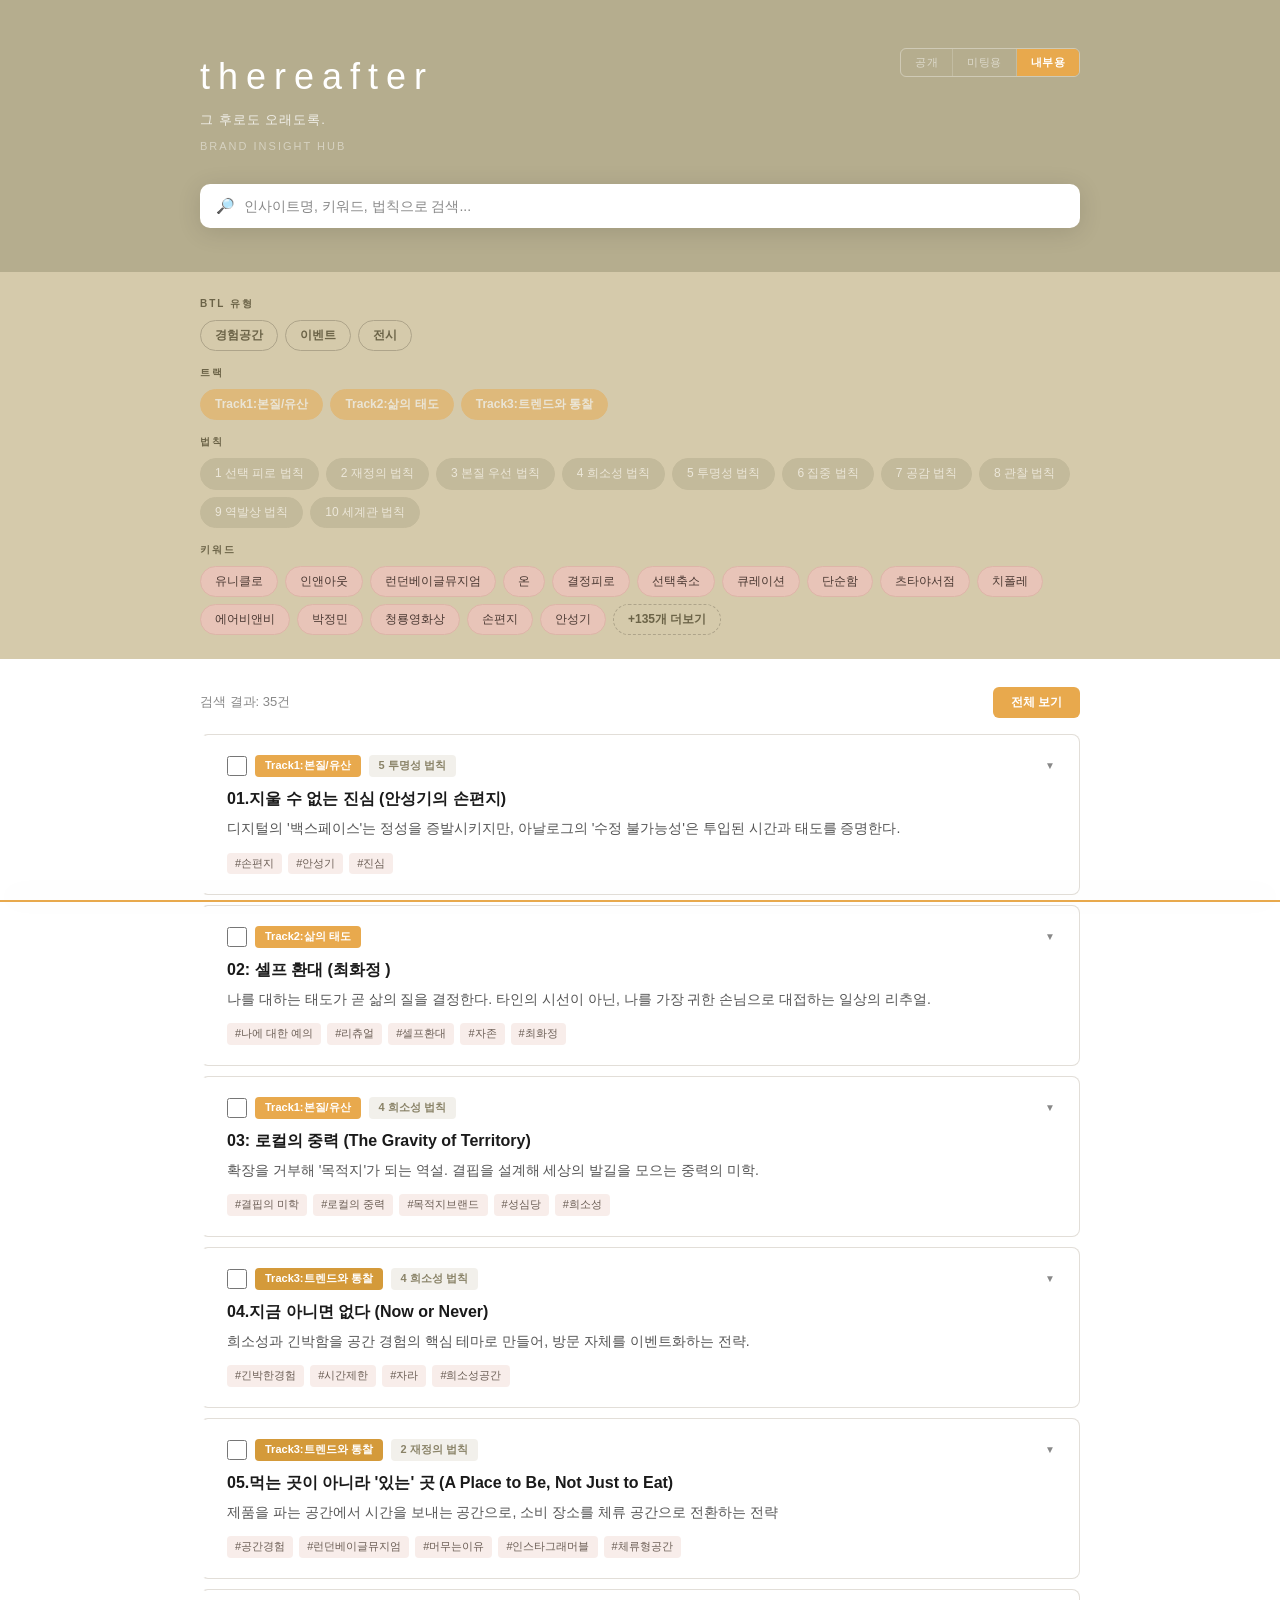
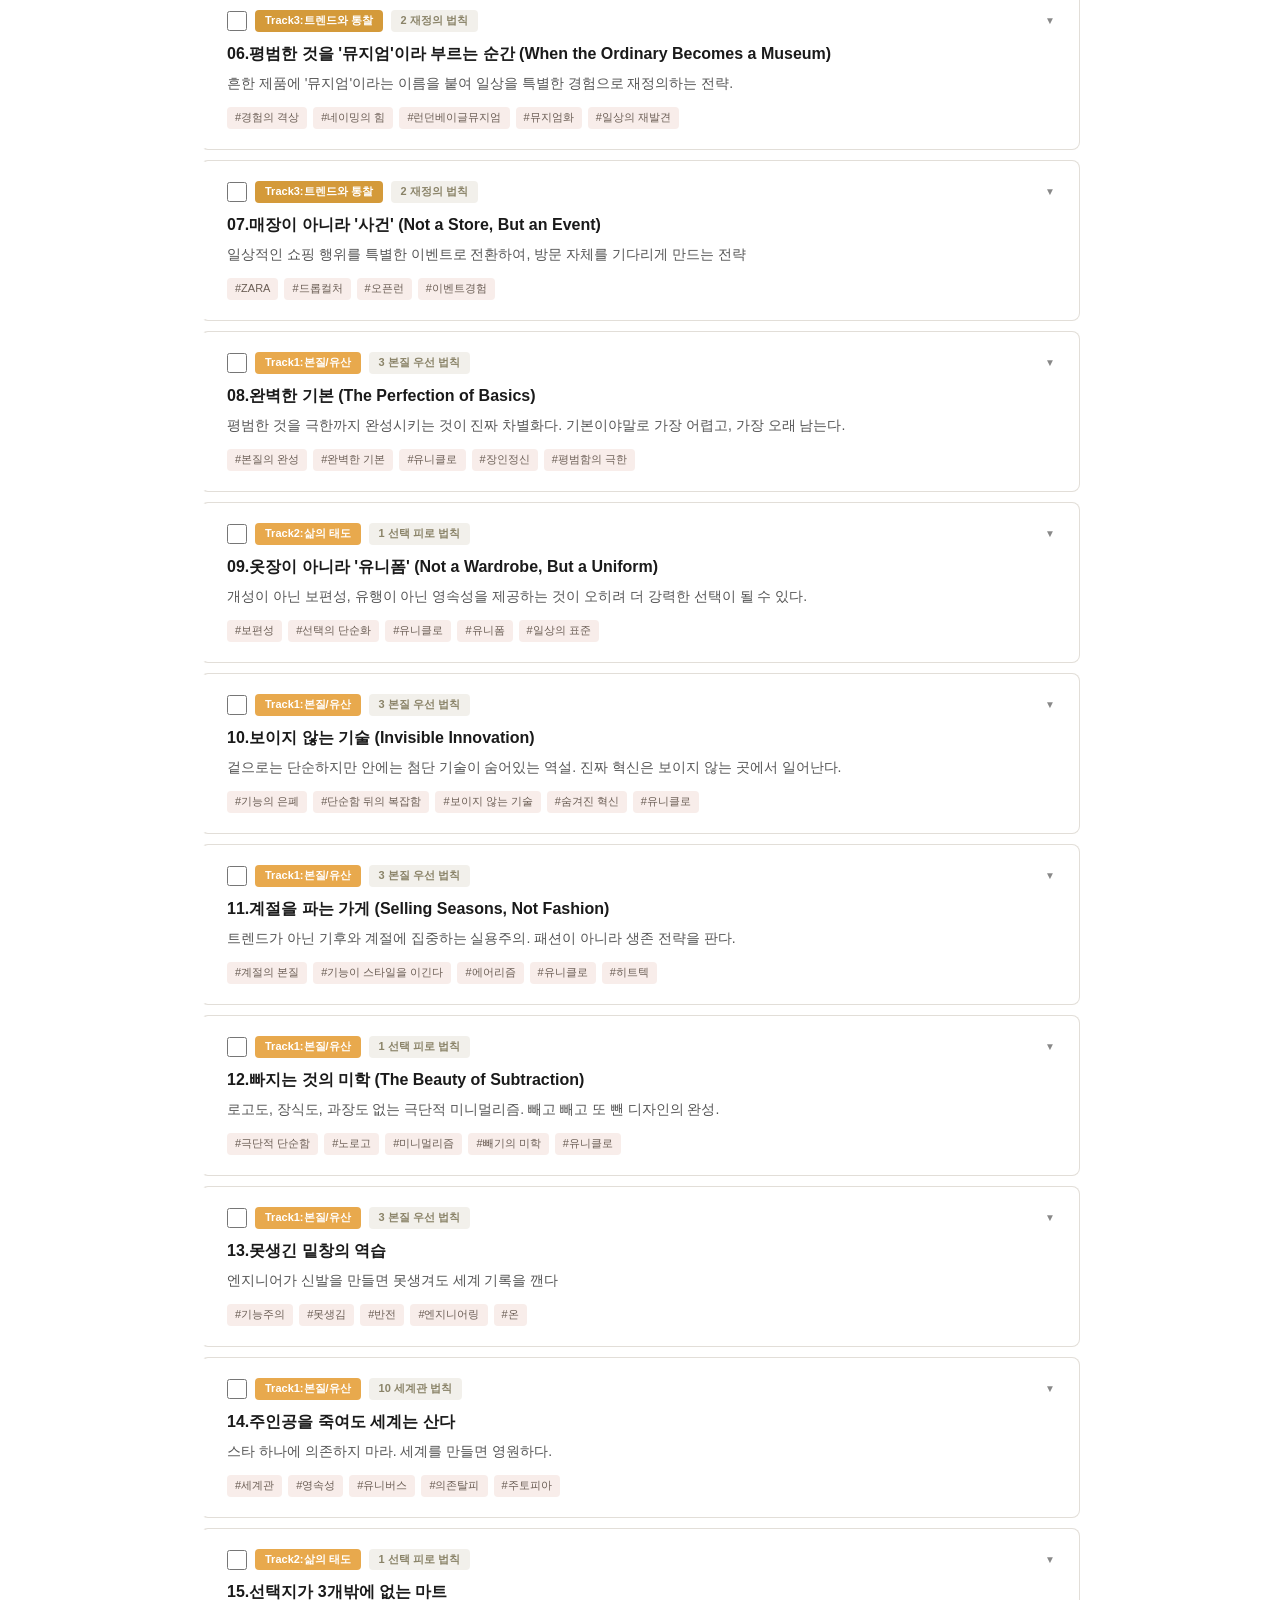
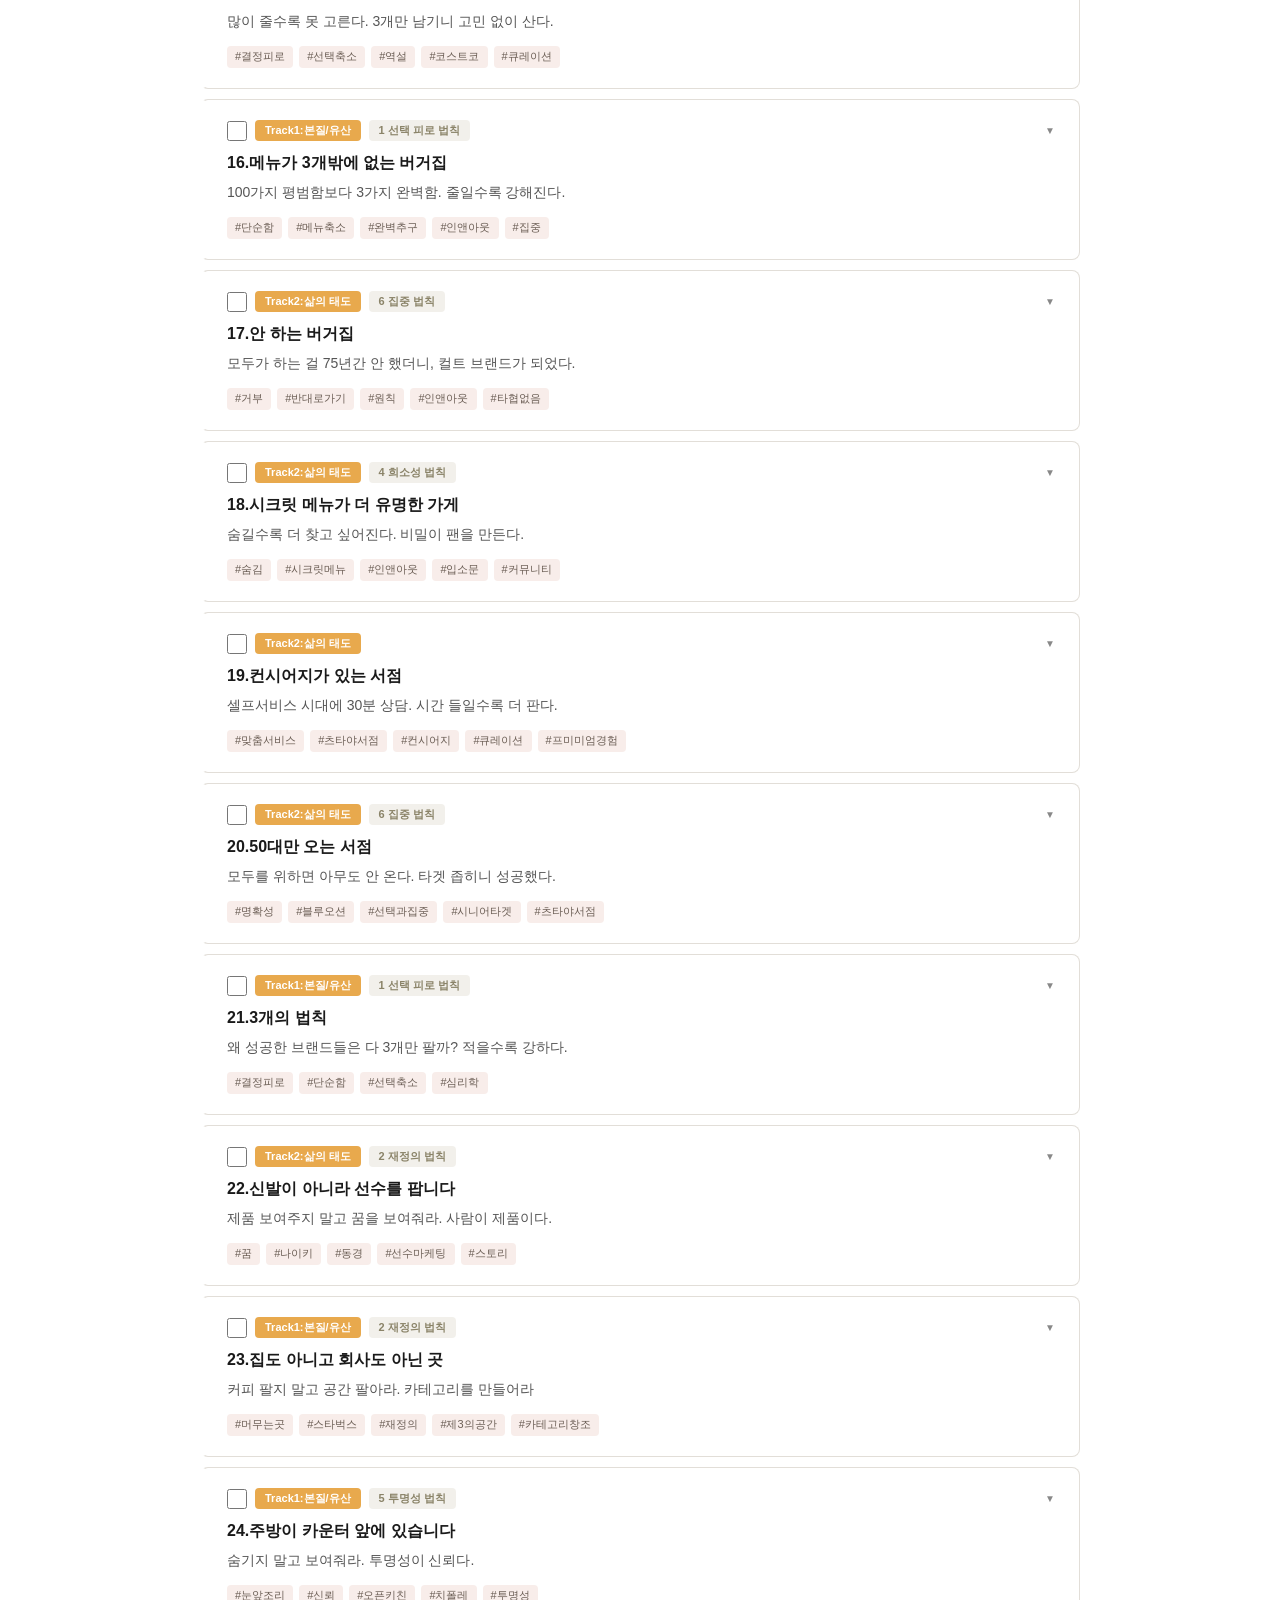
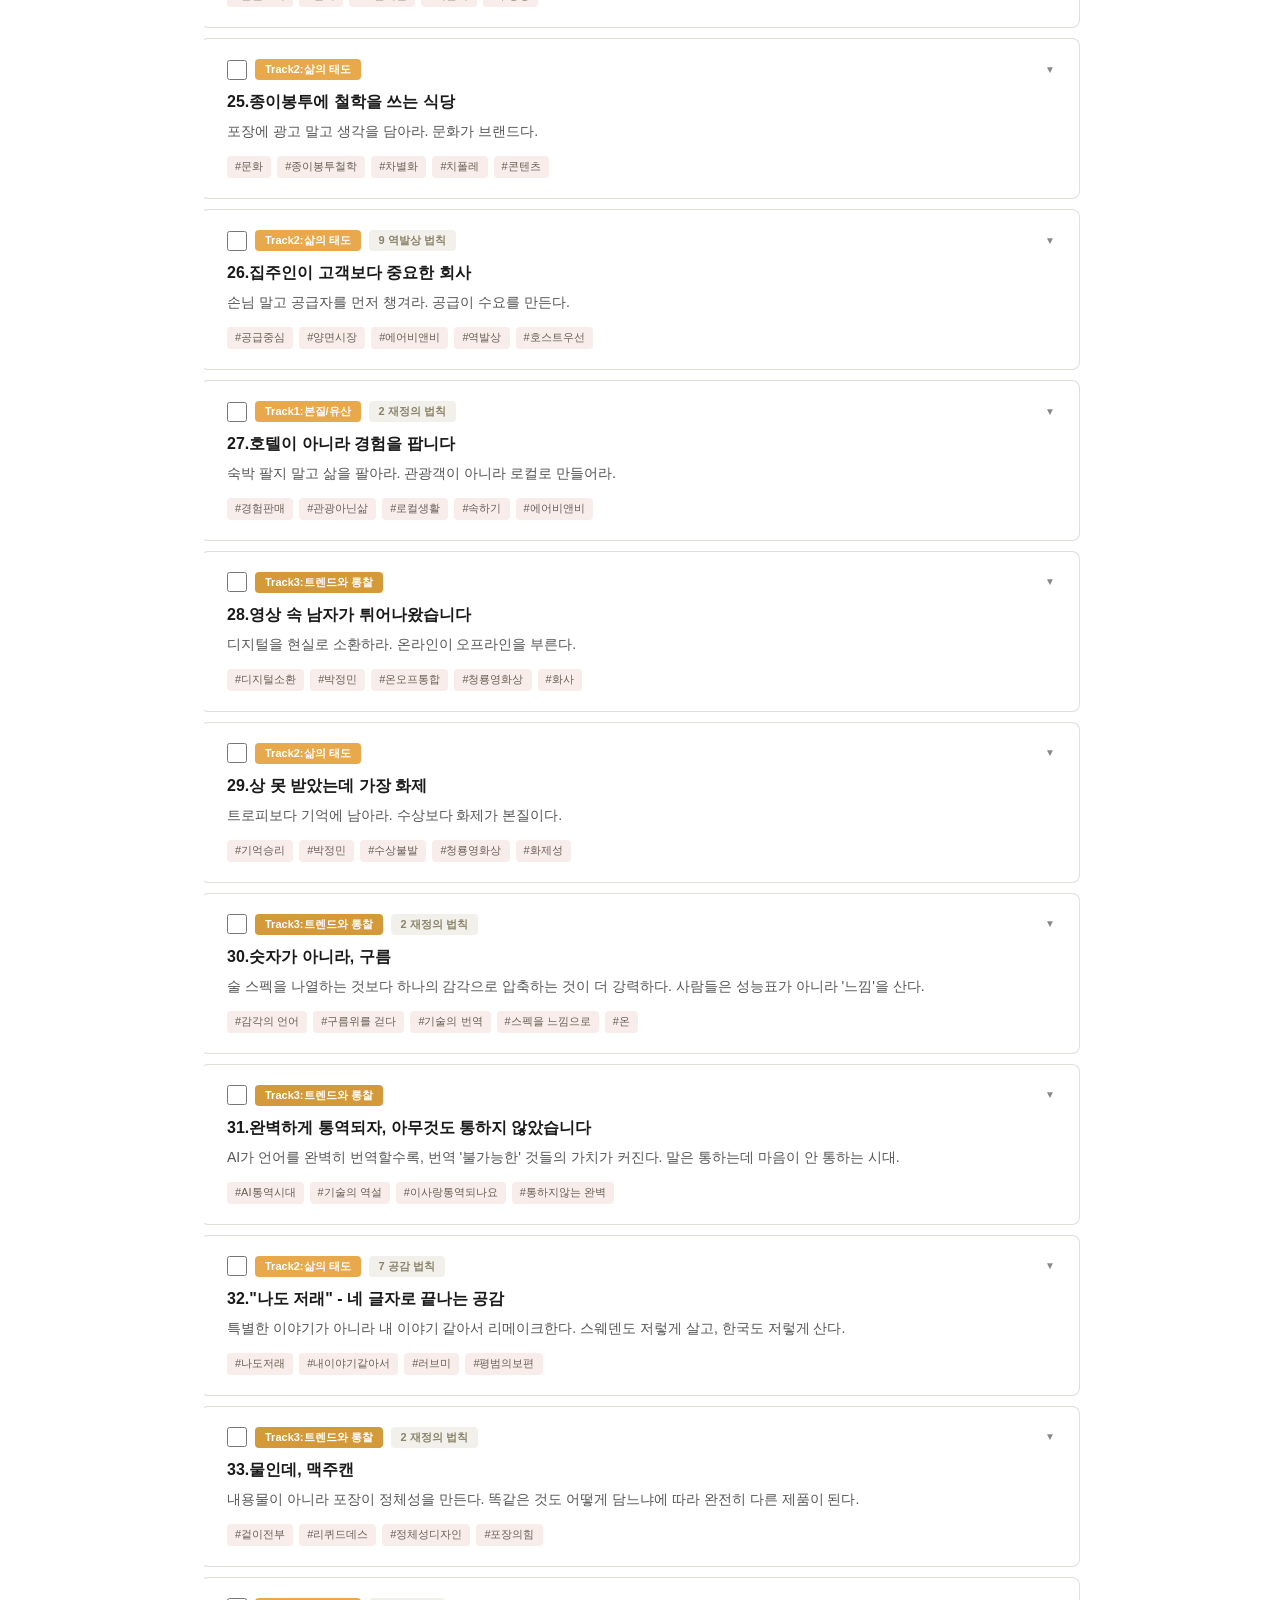
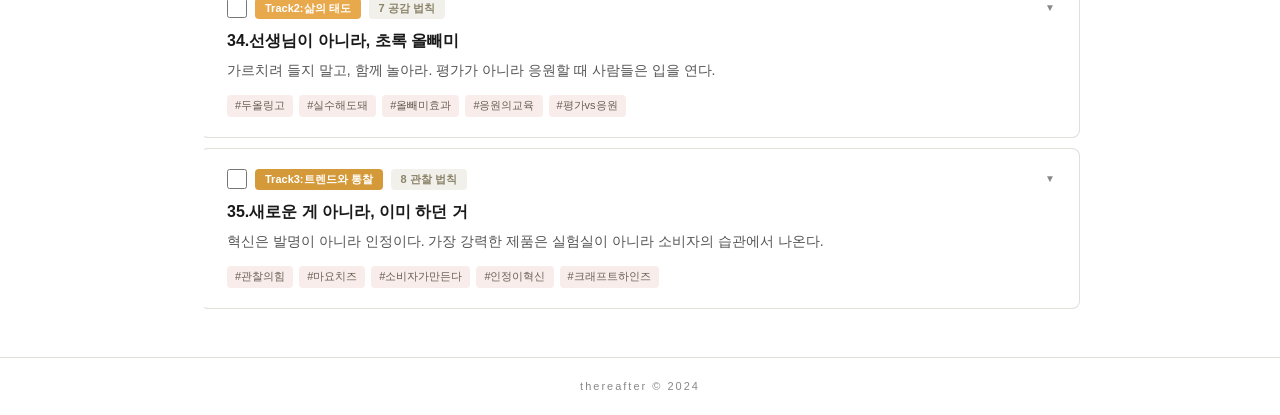
==== index.html @ 7b69746b "feat: BTL 실행 레이어 추가 Co-Authored-By: Claude Opus 4.6 <noreply@anthropic.com>" ====
<!DOCTYPE html>
<html lang="ko">
<head>
  <meta charset="UTF-8">
  <meta name="viewport" content="width=device-width, initial-scale=1.0">
  <title>thereafter - Brand Insight Hub</title>
  <link rel="stylesheet" href="style.css">
</head>
<body>

  <header class="hero">
    <div class="hero-inner">
      <div class="hero-top">
        <div class="brand">
          <h1 class="logo">thereafter</h1>
          <p class="slogan">그 후로도 오래도록.</p>
        </div>
        <div class="view-mode" id="view-mode">
          <button class="mode-btn" data-mode="public">공개</button>
          <button class="mode-btn" data-mode="meeting">미팅용</button>
          <button class="mode-btn active" data-mode="internal">내부용</button>
        </div>
      </div>
      <p class="subtitle">Brand Insight Hub</p>
      <div class="search-box">
        <span class="search-icon">&#128270;</span>
        <input type="text" id="search-input" placeholder="인사이트명, 키워드, 법칙으로 검색...">
      </div>
    </div>
  </header>

  <section class="filter-bar">
    <div class="filter-inner">
      <div class="filter-group">
        <h3>BTL 유형</h3>
        <div class="filter-tags" id="btl-tags"></div>
      </div>
      <div class="filter-group">
        <h3>트랙</h3>
        <div class="filter-tags" id="track-tags"></div>
      </div>
      <div class="filter-group">
        <h3>법칙</h3>
        <div class="filter-tags" id="law-tags"></div>
      </div>
      <div class="filter-group">
        <h3>키워드</h3>
        <div class="filter-tags" id="keyword-tags"></div>
      </div>
    </div>
  </section>

  <main class="content">
    <div class="content-inner">
      <div class="controls">
        <span class="result-count">검색 결과: <span id="result-count">0건</span></span>
        <button class="reset-btn" id="reset-btn">전체 보기</button>
      </div>
      <div class="insight-list" id="insight-list"></div>
    </div>
  </main>

  <footer>
    <p>thereafter &copy; 2024</p>
  </footer>

  <div class="combo-panel" id="combo-panel"></div>

  <script src="app.js"></script>
</body>
</html>
---- style.css ----
/* === thereafter — 4-Color Palette === */
:root {
  --olive: #B5AD8E;
  --pink: #E8C4B8;
  --beige: #D5CAAB;
  --orange: #E8A94D;
  --dark: #1A1A1A;
  --text: #333333;
  --sub: #555555;
  --muted: #888888;
  --border: #E2DED8;
  --w: 880px;
}

* { margin: 0; padding: 0; box-sizing: border-box; }

body {
  font-family: -apple-system, BlinkMacSystemFont, 'Segoe UI', 'Noto Sans KR', sans-serif;
  background: #fff;
  color: var(--text);
  line-height: 1.6;
  -webkit-font-smoothing: antialiased;
}

/* ================================================
   HERO — olive
   ================================================ */
.hero {
  background: var(--olive);
  padding: 48px 24px 44px;
}

.hero-inner {
  max-width: var(--w);
  margin: 0 auto;
}

.hero-top {
  display: flex;
  justify-content: space-between;
  align-items: flex-start;
  gap: 16px;
  margin-bottom: 2px;
}

.logo {
  font-size: 36px;
  font-weight: 300;
  letter-spacing: 8px;
  color: #fff;
  text-transform: lowercase;
}

.slogan {
  font-size: 13px;
  color: rgba(255,255,255,0.8);
  letter-spacing: 1px;
  margin-top: 4px;
}

.subtitle {
  font-size: 11px;
  color: rgba(255,255,255,0.45);
  letter-spacing: 2px;
  text-transform: uppercase;
  margin-top: 8px;
  margin-bottom: 28px;
}

/* Mode */
.view-mode {
  display: flex;
  border: 1px solid rgba(255,255,255,0.35);
  border-radius: 6px;
  overflow: hidden;
  flex-shrink: 0;
}

.mode-btn {
  padding: 6px 14px;
  font-size: 11px;
  font-weight: 500;
  letter-spacing: 0.5px;
  border: none;
  background: transparent;
  color: rgba(255,255,255,0.55);
  cursor: pointer;
  transition: all 0.2s;
  border-right: 1px solid rgba(255,255,255,0.18);
}

.mode-btn:last-child { border-right: none; }

.mode-btn:hover {
  color: #fff;
  background: rgba(255,255,255,0.1);
}

.mode-btn.active {
  background: var(--orange);
  color: #fff;
  font-weight: 600;
}

/* Search */
.search-box { position: relative; }

.search-box input {
  width: 100%;
  padding: 14px 16px 14px 44px;
  font-size: 14px;
  border: none;
  border-radius: 10px;
  background: #fff;
  color: var(--text);
  outline: none;
  box-shadow: 0 4px 24px rgba(0,0,0,0.12);
}

.search-box input::placeholder { color: var(--muted); }

.search-box .search-icon {
  position: absolute;
  left: 16px;
  top: 50%;
  transform: translateY(-50%);
  font-size: 15px;
  color: var(--muted);
  pointer-events: none;
}

/* ================================================
   FILTER BAR — beige
   ================================================ */
.filter-bar {
  background: var(--beige);
  padding: 24px 24px;
}

.filter-inner {
  max-width: var(--w);
  margin: 0 auto;
  display: flex;
  flex-direction: column;
  gap: 14px;
}

.filter-group h3 {
  font-size: 10px;
  font-weight: 700;
  color: #6B6347;
  text-transform: uppercase;
  letter-spacing: 2px;
  margin-bottom: 8px;
}

.filter-tags {
  display: flex;
  flex-wrap: wrap;
  gap: 7px;
}

/* BTL type — beige outline, dark text */
.btl-tag {
  padding: 5px 14px;
  font-size: 12px;
  font-weight: 600;
  border-radius: 20px;
  cursor: pointer;
  transition: all 0.15s;
  user-select: none;
  background: transparent;
  color: #6B6347;
  border: 1.5px solid #AEA48A;
}

.btl-tag:hover {
  background: rgba(181,173,142,0.15);
}

.btl-tag.active {
  background: var(--olive);
  color: #fff;
  border-color: var(--olive);
  box-shadow: 0 2px 8px rgba(181,173,142,0.35);
}

/* Track — orange filled */
.track-tag {
  padding: 5px 14px;
  font-size: 12px;
  font-weight: 600;
  border-radius: 20px;
  cursor: pointer;
  transition: all 0.15s;
  user-select: none;
  background: var(--orange);
  color: #fff;
  border: 1px solid var(--orange);
  opacity: 0.5;
}

.track-tag:hover { opacity: 0.75; }

.track-tag.active {
  opacity: 1;
  box-shadow: 0 2px 8px rgba(232,169,77,0.35);
}

.track-tag.track-1,
.track-tag.track-2,
.track-tag.track-3 {
  background: var(--orange);
  color: #fff;
  border-color: var(--orange);
}
.track-tag.track-1.active,
.track-tag.track-2.active,
.track-tag.track-3.active {
  opacity: 1;
  box-shadow: 0 2px 8px rgba(232,169,77,0.35);
}

/* Law — olive filled */
.law-tag {
  padding: 5px 14px;
  font-size: 12px;
  font-weight: 500;
  border-radius: 20px;
  cursor: pointer;
  transition: all 0.15s;
  user-select: none;
  background: var(--olive);
  color: #fff;
  border: 1px solid var(--olive);
  opacity: 0.55;
}

.law-tag:hover { opacity: 0.8; }

.law-tag.active {
  opacity: 1;
  box-shadow: 0 2px 8px rgba(181,173,142,0.4);
}

/* Keyword — pink filled, dark text */
.keyword-tag {
  padding: 5px 14px;
  font-size: 12px;
  border-radius: 20px;
  cursor: pointer;
  transition: all 0.15s;
  user-select: none;
  background: var(--pink);
  color: #4A3832;
  border: 1px solid #DDB5A8;
}

.keyword-tag:hover {
  background: #DFAEA0;
  border-color: #D0A090;
}

.keyword-tag.active {
  background: #4A3832;
  border-color: #4A3832;
  color: #fff;
  box-shadow: 0 2px 6px rgba(74,56,50,0.2);
}

.keyword-toggle {
  padding: 5px 14px;
  font-size: 12px;
  font-weight: 600;
  color: #6B6347;
  border: 1px dashed #AEA48A;
  border-radius: 20px;
  cursor: pointer;
  transition: all 0.15s;
  user-select: none;
  background: transparent;
}

.keyword-toggle:hover {
  background: rgba(0,0,0,0.04);
}

/* ================================================
   CONTENT
   ================================================ */
.content {
  background: #fff;
  padding: 28px 24px 48px;
  min-height: 60vh;
}

.content-inner {
  max-width: var(--w);
  margin: 0 auto;
}

.controls {
  display: flex;
  justify-content: space-between;
  align-items: center;
  margin-bottom: 16px;
}

.result-count {
  font-size: 13px;
  color: var(--muted);
}

.reset-btn {
  padding: 7px 18px;
  font-size: 12px;
  font-weight: 600;
  border: none;
  border-radius: 6px;
  background: var(--orange);
  color: #fff;
  cursor: pointer;
  transition: all 0.2s;
}

.reset-btn:hover {
  background: #D49A3A;
  box-shadow: 0 2px 8px rgba(232,169,77,0.3);
}

/* ================================================
   CARDS
   ================================================ */
.insight-list {
  display: flex;
  flex-direction: column;
  gap: 10px;
}

.insight-card {
  background: #fff;
  border: 1px solid var(--border);
  border-left: 3px solid transparent;
  border-radius: 8px;
  padding: 20px 24px;
  transition: all 0.2s;
}

.insight-card:hover {
  border-left-color: var(--orange);
  box-shadow: 0 2px 16px rgba(232,169,77,0.08);
}

.insight-card.expanded {
  border-left-color: var(--orange);
  box-shadow: 0 4px 24px rgba(232,169,77,0.12);
}

.card-body { cursor: pointer; }

.card-header {
  display: flex;
  align-items: center;
  gap: 8px;
  margin-bottom: 10px;
}

.card-expand-icon {
  margin-left: auto;
  font-size: 10px;
  color: var(--muted);
  transition: color 0.2s;
}

.insight-card:hover .card-expand-icon {
  color: var(--orange);
}

/* Card badges */
.card-track {
  font-size: 11px;
  font-weight: 600;
  padding: 2px 10px;
  border-radius: 4px;
  white-space: nowrap;
  background: var(--orange);
  color: #fff;
}

.card-track.track-1 { background: var(--orange); }
.card-track.track-2 { background: #E8A94D; }
.card-track.track-3 { background: #D49A3A; }

.card-law {
  font-size: 11px;
  font-weight: 600;
  color: #8A8368;
  background: rgba(181,173,142,0.18);
  padding: 2px 10px;
  border-radius: 4px;
  white-space: nowrap;
}

.card-name {
  font-size: 16px;
  font-weight: 600;
  color: var(--dark);
  margin-bottom: 6px;
  line-height: 1.5;
}

.card-perspective {
  font-size: 14px;
  color: var(--sub);
  line-height: 1.7;
  margin-bottom: 12px;
}

.card-keywords {
  display: flex;
  flex-wrap: wrap;
  gap: 6px;
}

.card-keyword {
  font-size: 11px;
  color: #6B5E55;
  background: rgba(232,196,184,0.3);
  padding: 2px 8px;
  border-radius: 4px;
}

/* ================================================
   DETAIL
   ================================================ */
.card-detail {
  border-top: 1px solid var(--border);
  margin-top: 16px;
  padding-top: 16px;
}

.detail-slides {
  display: flex;
  flex-direction: column;
  gap: 14px;
}

.slide-item {
  display: flex;
  gap: 12px;
  align-items: flex-start;
}

.slide-number {
  width: 26px;
  height: 26px;
  border-radius: 50%;
  background: var(--olive);
  color: #fff;
  font-size: 12px;
  font-weight: 600;
  display: flex;
  align-items: center;
  justify-content: center;
  flex-shrink: 0;
}

.slide-content { flex: 1; min-width: 0; }

.slide-label {
  font-size: 10px;
  font-weight: 700;
  color: var(--olive);
  text-transform: uppercase;
  letter-spacing: 1px;
  margin-bottom: 2px;
}

.slide-headline {
  font-size: 14px;
  font-weight: 600;
  color: var(--dark);
  margin-bottom: 2px;
}

.slide-narrative {
  font-size: 13px;
  color: var(--sub);
  line-height: 1.5;
}

.empty-field {
  color: #C7C3BB;
  font-style: italic;
}

/* BTL 실행 섹션 */
.btl-section {
  border-top: 1px dashed var(--border);
  margin-top: 18px;
  padding-top: 18px;
}

.btl-section-title {
  font-size: 11px;
  font-weight: 700;
  color: var(--olive);
  text-transform: uppercase;
  letter-spacing: 2px;
  margin-bottom: 14px;
  display: flex;
  align-items: center;
  gap: 6px;
}

.btl-section-title::before {
  content: '';
  display: inline-block;
  width: 3px;
  height: 12px;
  background: var(--olive);
  border-radius: 2px;
}

.btl-type-badges {
  display: flex;
  gap: 6px;
  margin-bottom: 14px;
}

.btl-type-badge {
  font-size: 10px;
  font-weight: 600;
  padding: 2px 10px;
  border-radius: 4px;
  background: rgba(181,173,142,0.18);
  color: #8A8368;
}

.btl-type-badge.empty {
  background: transparent;
  color: var(--muted);
  border: 1px dashed var(--border);
  font-style: italic;
  font-weight: 400;
}

.btl-fields {
  display: grid;
  grid-template-columns: 1fr 1fr;
  gap: 12px;
}

.btl-field {
  background: #FAFAF8;
  border: 1px solid var(--border);
  border-radius: 6px;
  padding: 12px 14px;
}

.btl-field-label {
  font-size: 10px;
  font-weight: 700;
  color: var(--olive);
  text-transform: uppercase;
  letter-spacing: 1px;
  margin-bottom: 4px;
}

.btl-field-value {
  font-size: 13px;
  color: var(--text);
  line-height: 1.5;
}

.btl-field-value.empty {
  color: #C7C3BB;
  font-style: italic;
}

.detail-locked {
  text-align: center;
  padding: 28px 0;
  color: var(--muted);
}

.lock-icon {
  font-size: 24px;
  display: block;
  margin-bottom: 8px;
}

.detail-locked p {
  font-size: 13px;
  letter-spacing: 0.3px;
}

/* ================================================
   EMPTY / FOOTER / HIGHLIGHT
   ================================================ */
.empty-state {
  text-align: center;
  padding: 60px 20px;
  color: var(--muted);
}

.empty-state .empty-icon { font-size: 36px; margin-bottom: 12px; }
.empty-state p { font-size: 14px; }

footer {
  padding: 20px 24px;
  border-top: 1px solid var(--border);
  text-align: center;
}

footer p {
  font-size: 11px;
  color: var(--muted);
  letter-spacing: 2px;
}

mark {
  background: rgba(232,169,77,0.3);
  color: inherit;
  border-radius: 2px;
  padding: 0 2px;
}

/* ================================================
   COMBO — 조합 체크박스 + 플로팅 패널
   ================================================ */

/* Checkbox on card */
.card-select {
  position: relative;
  flex-shrink: 0;
  width: 20px;
  height: 20px;
}

.card-select input {
  width: 20px;
  height: 20px;
  accent-color: var(--orange);
  cursor: pointer;
  margin: 0;
}

.insight-card.selected {
  border-left-color: var(--orange);
  background: rgba(232,169,77,0.04);
}

/* Floating panel */
.combo-panel {
  position: fixed;
  bottom: 0;
  left: 0;
  right: 0;
  background: #fff;
  border-top: 2px solid var(--orange);
  box-shadow: 0 -4px 32px rgba(0,0,0,0.12);
  padding: 0;
  z-index: 1000;
  transform: translateY(100%);
  transition: transform 0.3s ease;
}

.combo-panel.visible {
  transform: translateY(0);
}

.combo-inner {
  max-width: var(--w);
  margin: 0 auto;
  padding: 20px 24px 24px;
}

.combo-header {
  display: flex;
  justify-content: space-between;
  align-items: center;
  margin-bottom: 16px;
}

.combo-title {
  font-size: 13px;
  font-weight: 700;
  color: var(--dark);
  letter-spacing: 0.5px;
}

.combo-title span {
  color: var(--orange);
}

.combo-close {
  padding: 4px 12px;
  font-size: 11px;
  font-weight: 600;
  border: 1px solid var(--border);
  border-radius: 4px;
  background: #fff;
  color: var(--muted);
  cursor: pointer;
  transition: all 0.15s;
}

.combo-close:hover {
  border-color: var(--orange);
  color: var(--orange);
}

/* Side-by-side cards */
.combo-cards {
  display: flex;
  gap: 12px;
  margin-bottom: 16px;
}

.combo-card {
  flex: 1;
  min-width: 0;
  background: #FAFAF8;
  border: 1px solid var(--border);
  border-radius: 8px;
  padding: 14px 16px;
}

.combo-card-track {
  font-size: 10px;
  font-weight: 600;
  color: var(--orange);
  text-transform: uppercase;
  letter-spacing: 0.5px;
  margin-bottom: 4px;
}

.combo-card-name {
  font-size: 14px;
  font-weight: 600;
  color: var(--dark);
  line-height: 1.4;
  margin-bottom: 6px;
}

.combo-card-perspective {
  font-size: 12px;
  color: var(--sub);
  line-height: 1.5;
  margin-bottom: 8px;
  display: -webkit-box;
  -webkit-line-clamp: 2;
  -webkit-box-orient: vertical;
  overflow: hidden;
}

.combo-card-keywords {
  display: flex;
  flex-wrap: wrap;
  gap: 4px;
}

.combo-card-kw {
  font-size: 10px;
  color: #6B5E55;
  background: rgba(232,196,184,0.3);
  padding: 1px 6px;
  border-radius: 3px;
}

.combo-card-remove {
  float: right;
  font-size: 14px;
  color: var(--muted);
  cursor: pointer;
  line-height: 1;
  transition: color 0.15s;
}

.combo-card-remove:hover {
  color: var(--orange);
}

/* Memo */
.combo-memo {
  display: flex;
  gap: 10px;
  align-items: flex-start;
}

.combo-memo-label {
  font-size: 11px;
  font-weight: 700;
  color: var(--olive);
  text-transform: uppercase;
  letter-spacing: 1px;
  white-space: nowrap;
  padding-top: 8px;
}

.combo-memo textarea {
  flex: 1;
  padding: 10px 14px;
  font-size: 13px;
  font-family: inherit;
  border: 1px solid var(--border);
  border-radius: 6px;
  background: #FAFAF8;
  color: var(--text);
  resize: vertical;
  min-height: 44px;
  max-height: 100px;
  outline: none;
  transition: border-color 0.2s;
  line-height: 1.5;
}

.combo-memo textarea::placeholder {
  color: var(--muted);
}

.combo-memo textarea:focus {
  border-color: var(--orange);
}

/* body padding when panel is visible */
body.combo-open {
  padding-bottom: 280px;
}
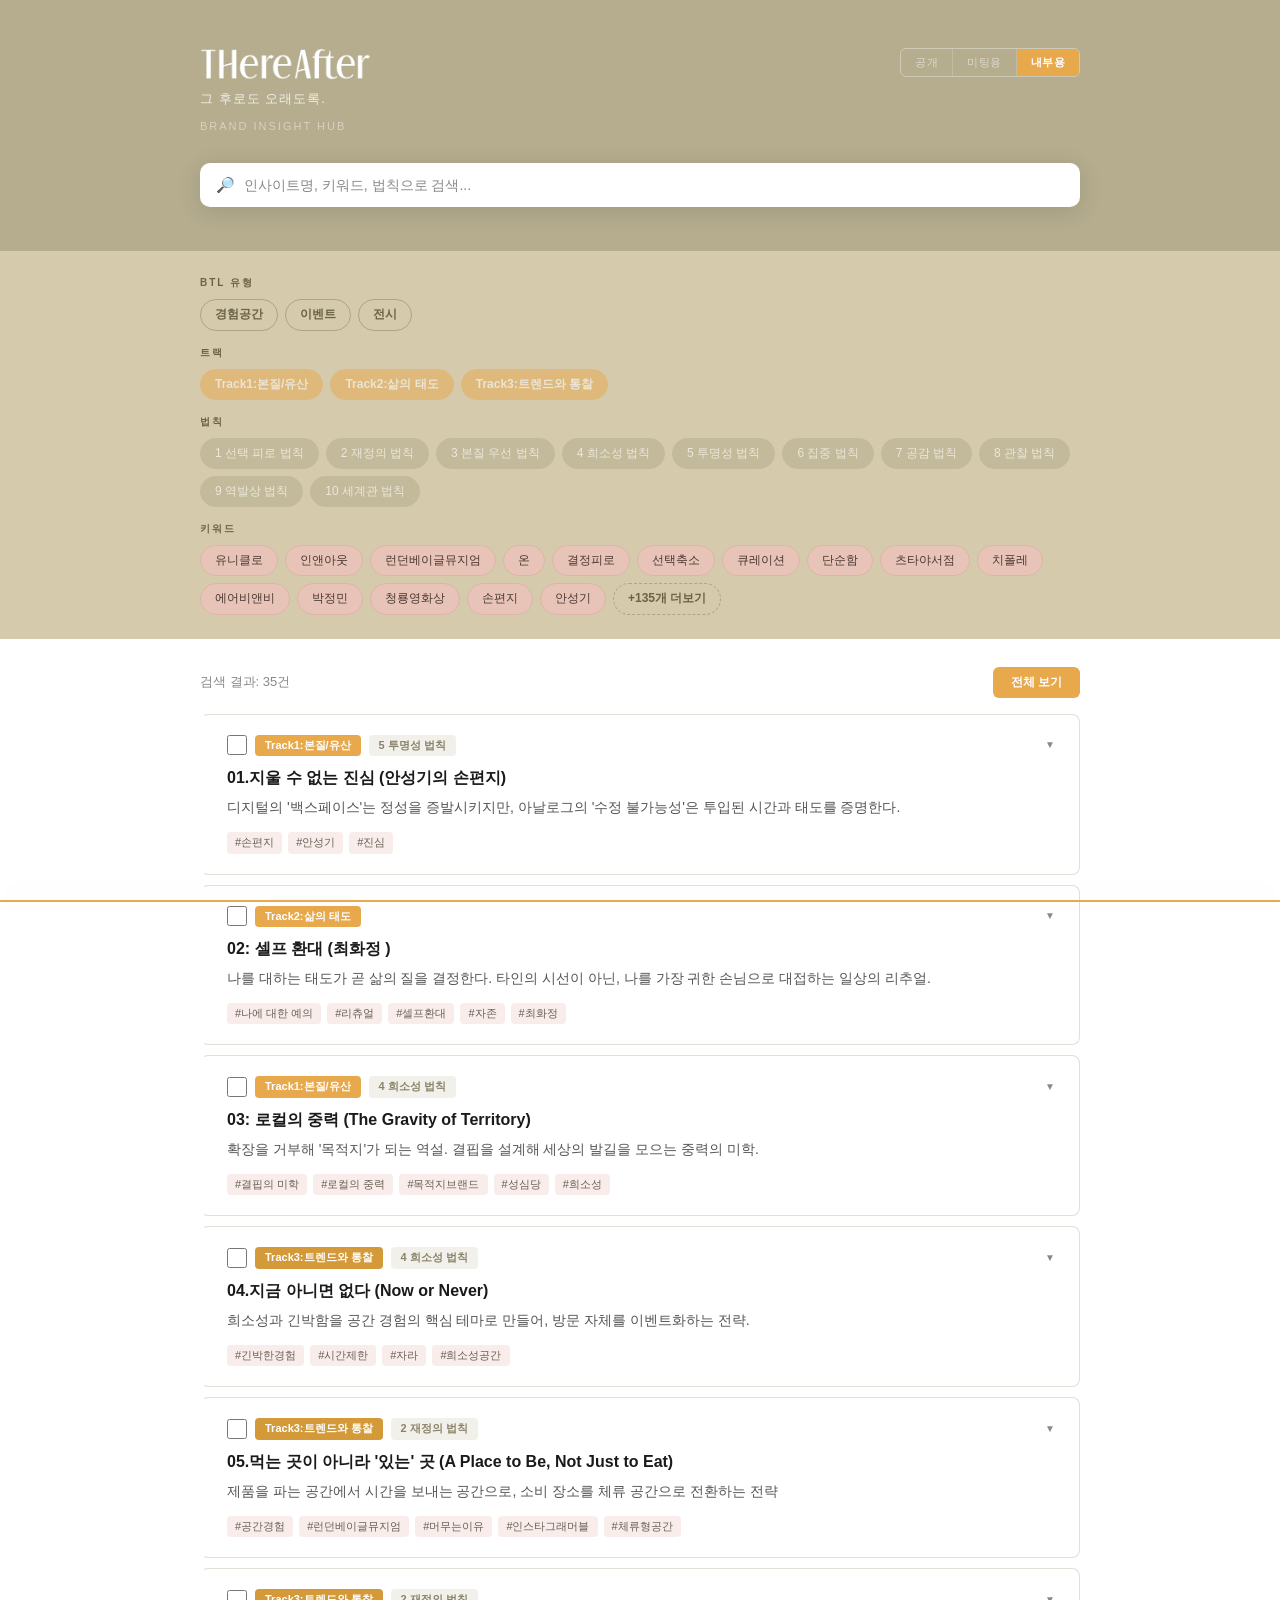
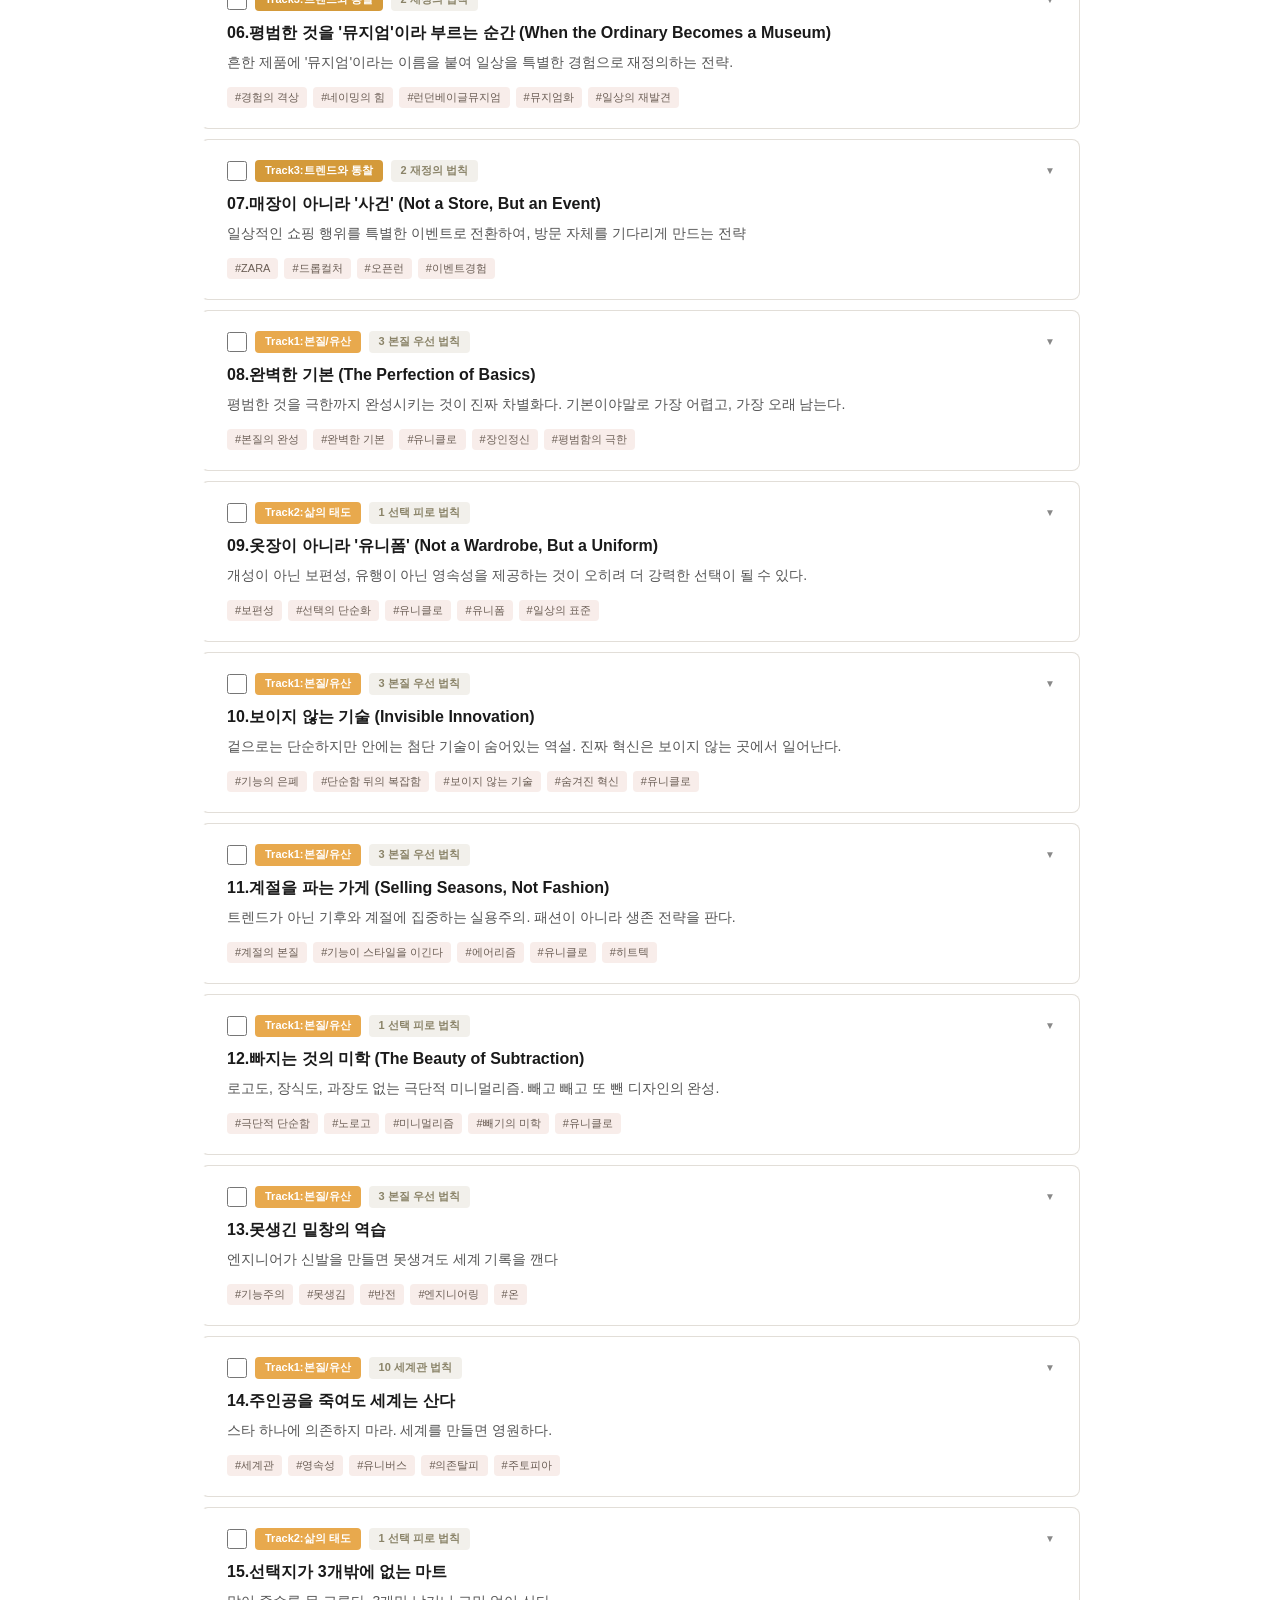
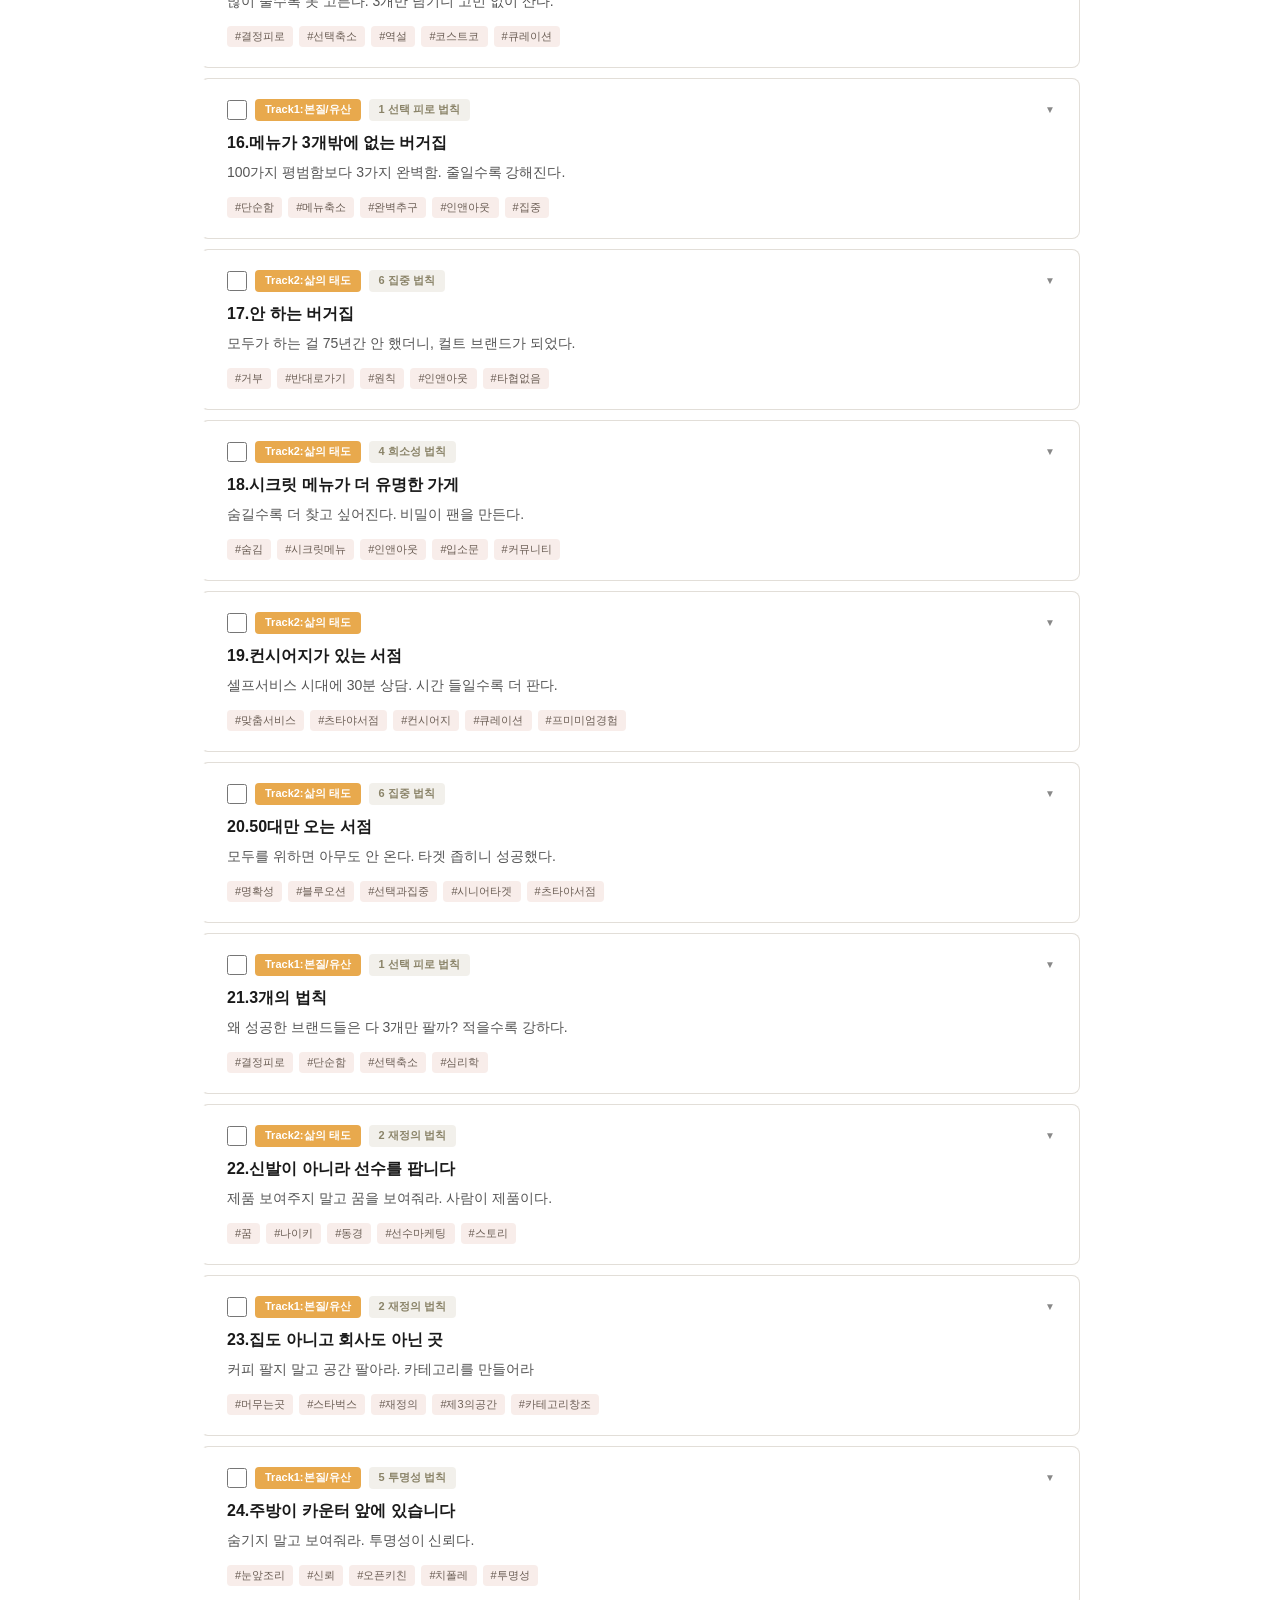
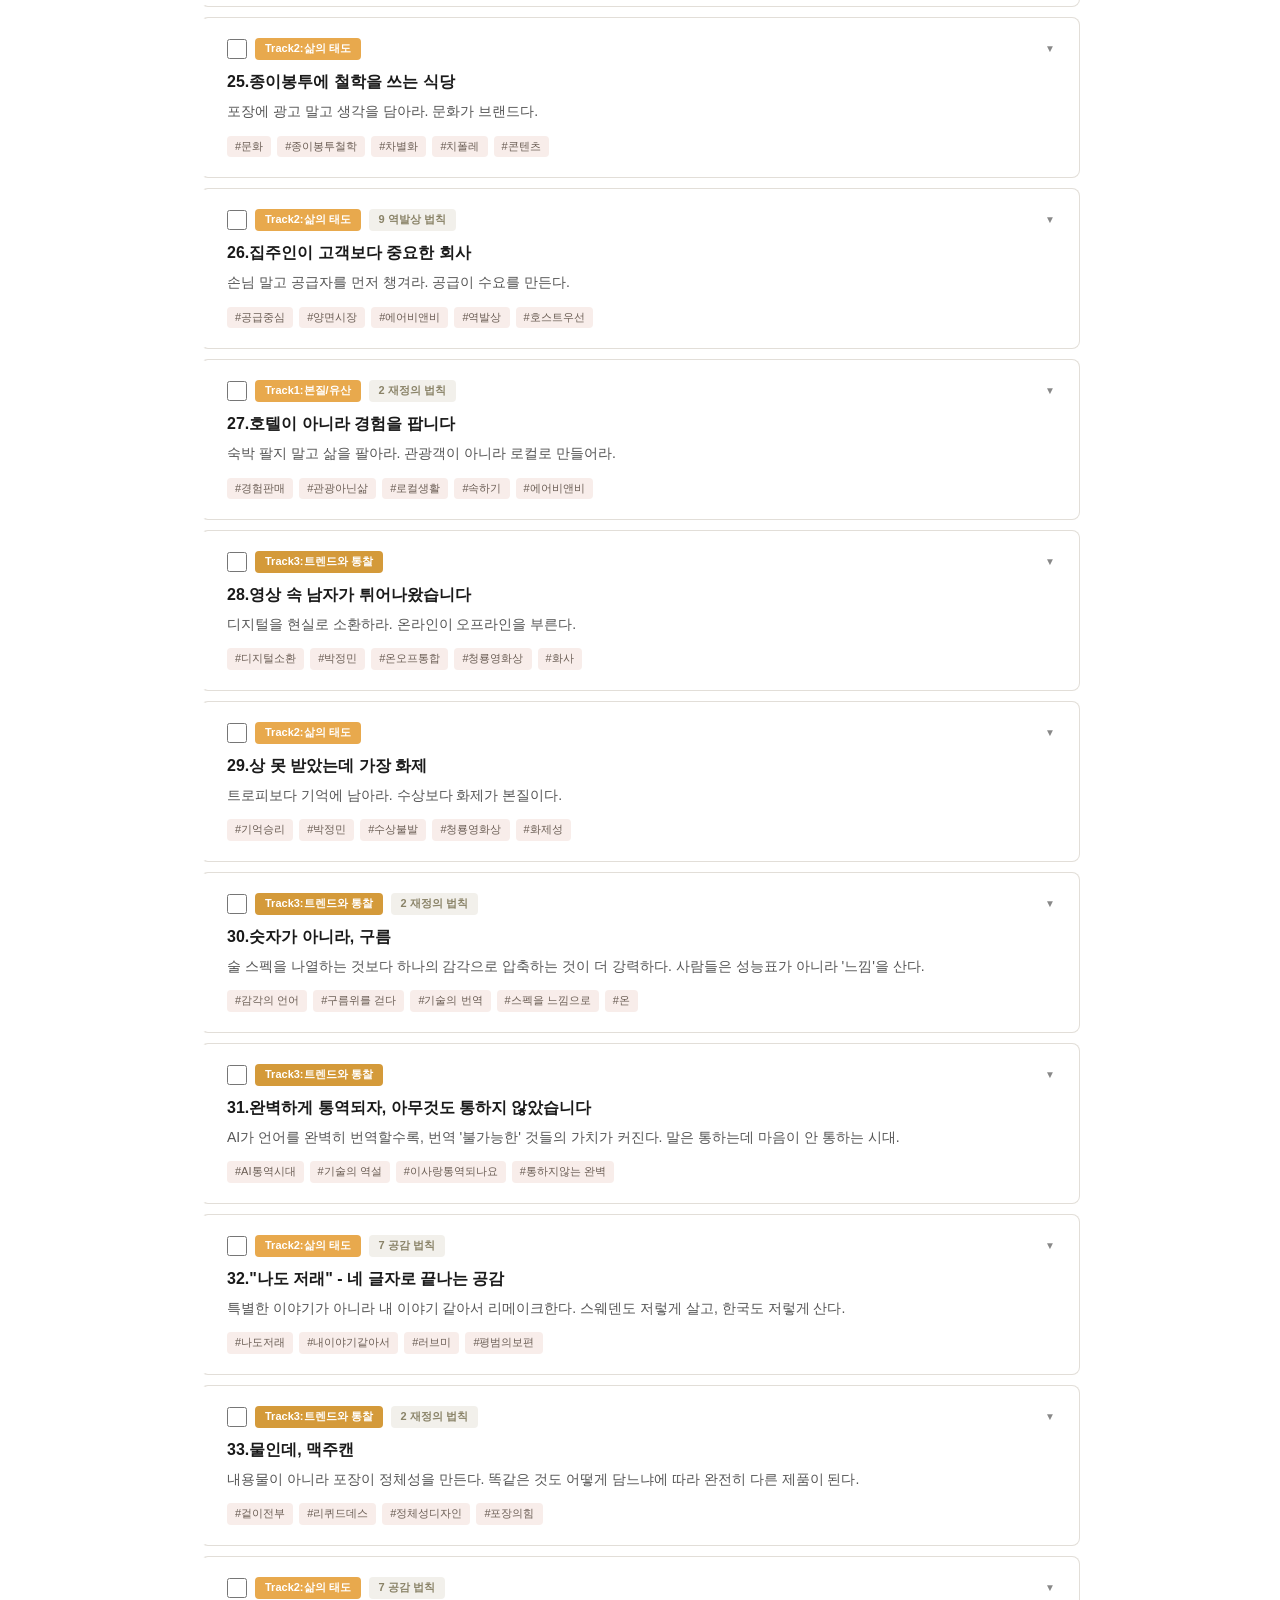
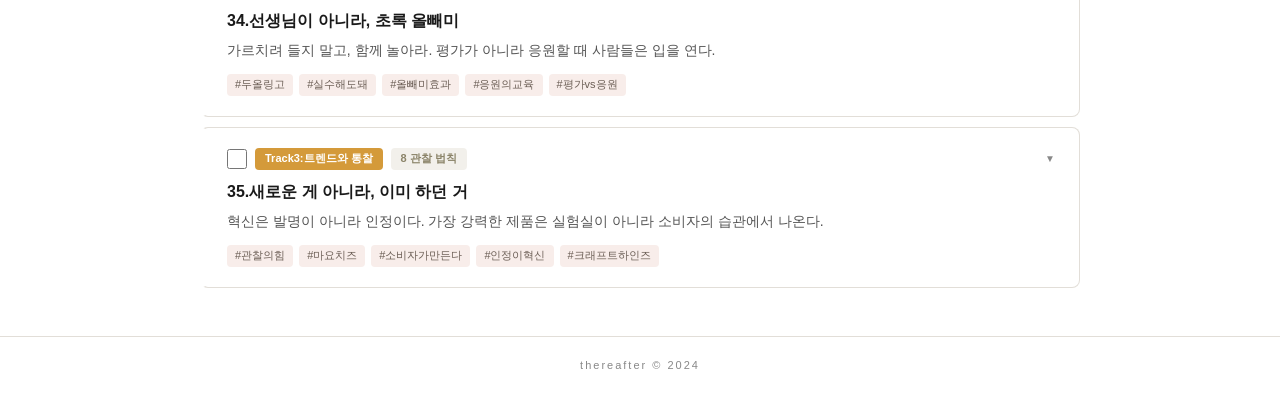
==== commit 31c414c7: "feat: 디자이너 로고 이미지 적용 Co-Authored-By: Claude Opus 4.6 <noreply@anthropic.com>" ====
--- a/index.html
+++ b/index.html
@@ -12,7 +12,7 @@
     <div class="hero-inner">
       <div class="hero-top">
         <div class="brand">
-          <h1 class="logo">thereafter</h1>
+          <h1 class="logo"><img src="logo_white.png" alt="thereafter"></h1>
           <p class="slogan">그 후로도 오래도록.</p>
         </div>
         <div class="view-mode" id="view-mode">
@@ -66,6 +66,14 @@
 
   <div class="combo-panel" id="combo-panel"></div>
 
+  <div class="lightbox" id="lightbox">
+    <div class="lightbox-backdrop"></div>
+    <div class="lightbox-content">
+      <button class="lightbox-close" id="lightbox-close">&times;</button>
+      <img id="lightbox-img" src="" alt="">
+    </div>
+  </div>
+
   <script src="app.js"></script>
 </body>
 </html>
--- a/style.css
+++ b/style.css
@@ -44,11 +44,12 @@
 }
 
 .logo {
-  font-size: 36px;
-  font-weight: 300;
-  letter-spacing: 8px;
-  color: #fff;
-  text-transform: lowercase;
+  line-height: 1;
+}
+
+.logo img {
+  height: 32px;
+  width: auto;
 }
 
 .slogan {
@@ -828,3 +829,177 @@
 body.combo-open {
   padding-bottom: 280px;
 }
+
+/* ================================================
+   IMAGE GALLERY
+   ================================================ */
+
+/* Card thumbnail */
+.card-body-wrap {
+  display: flex;
+  gap: 16px;
+  align-items: flex-start;
+}
+
+.card-thumb {
+  flex-shrink: 0;
+  width: 80px;
+  height: 80px;
+  border-radius: 6px;
+  overflow: hidden;
+  background: #F5F4F0;
+  border: 1px solid var(--border);
+}
+
+.card-thumb img {
+  width: 100%;
+  height: 100%;
+  object-fit: cover;
+  cursor: pointer;
+}
+
+.card-thumb-empty {
+  width: 100%;
+  height: 100%;
+  display: flex;
+  align-items: center;
+  justify-content: center;
+  color: var(--muted);
+  font-size: 24px;
+}
+
+.card-main {
+  flex: 1;
+  min-width: 0;
+}
+
+/* Image gallery in detail */
+.img-gallery-section {
+  margin-top: 14px;
+}
+
+.img-gallery-label {
+  font-size: 10px;
+  font-weight: 700;
+  color: var(--olive);
+  text-transform: uppercase;
+  letter-spacing: 1px;
+  margin-bottom: 8px;
+}
+
+.img-gallery {
+  display: flex;
+  flex-wrap: wrap;
+  gap: 8px;
+}
+
+.img-gallery-item {
+  width: 120px;
+  height: 90px;
+  border-radius: 6px;
+  overflow: hidden;
+  background: #F5F4F0;
+  border: 1px solid var(--border);
+  cursor: pointer;
+  transition: box-shadow 0.15s;
+}
+
+.img-gallery-item:hover {
+  box-shadow: 0 2px 12px rgba(232,169,77,0.2);
+}
+
+.img-gallery-item img {
+  width: 100%;
+  height: 100%;
+  object-fit: cover;
+}
+
+/* Moodboard — wider */
+.img-gallery-item.moodboard {
+  width: 200px;
+  height: 140px;
+}
+
+/* Empty placeholder */
+.img-placeholder {
+  width: 120px;
+  height: 90px;
+  border: 1.5px dashed var(--border);
+  border-radius: 6px;
+  display: flex;
+  align-items: center;
+  justify-content: center;
+  color: #C7C3BB;
+  font-size: 11px;
+  font-style: italic;
+}
+
+.img-placeholder.moodboard {
+  width: 200px;
+  height: 140px;
+}
+
+/* Lightbox */
+.lightbox {
+  display: none;
+  position: fixed;
+  top: 0;
+  left: 0;
+  right: 0;
+  bottom: 0;
+  z-index: 2000;
+  align-items: center;
+  justify-content: center;
+}
+
+.lightbox.active {
+  display: flex;
+}
+
+.lightbox-backdrop {
+  position: absolute;
+  top: 0;
+  left: 0;
+  right: 0;
+  bottom: 0;
+  background: rgba(0,0,0,0.75);
+}
+
+.lightbox-content {
+  position: relative;
+  max-width: 90vw;
+  max-height: 90vh;
+}
+
+.lightbox-content img {
+  max-width: 90vw;
+  max-height: 85vh;
+  border-radius: 8px;
+  box-shadow: 0 8px 40px rgba(0,0,0,0.4);
+}
+
+.lightbox-close {
+  position: absolute;
+  top: -12px;
+  right: -12px;
+  width: 32px;
+  height: 32px;
+  border-radius: 50%;
+  border: none;
+  background: #fff;
+  color: var(--dark);
+  font-size: 18px;
+  font-weight: 700;
+  cursor: pointer;
+  box-shadow: 0 2px 8px rgba(0,0,0,0.2);
+  display: flex;
+  align-items: center;
+  justify-content: center;
+  transition: background 0.15s;
+  line-height: 1;
+}
+
+.lightbox-close:hover {
+  background: var(--orange);
+  color: #fff;
+}
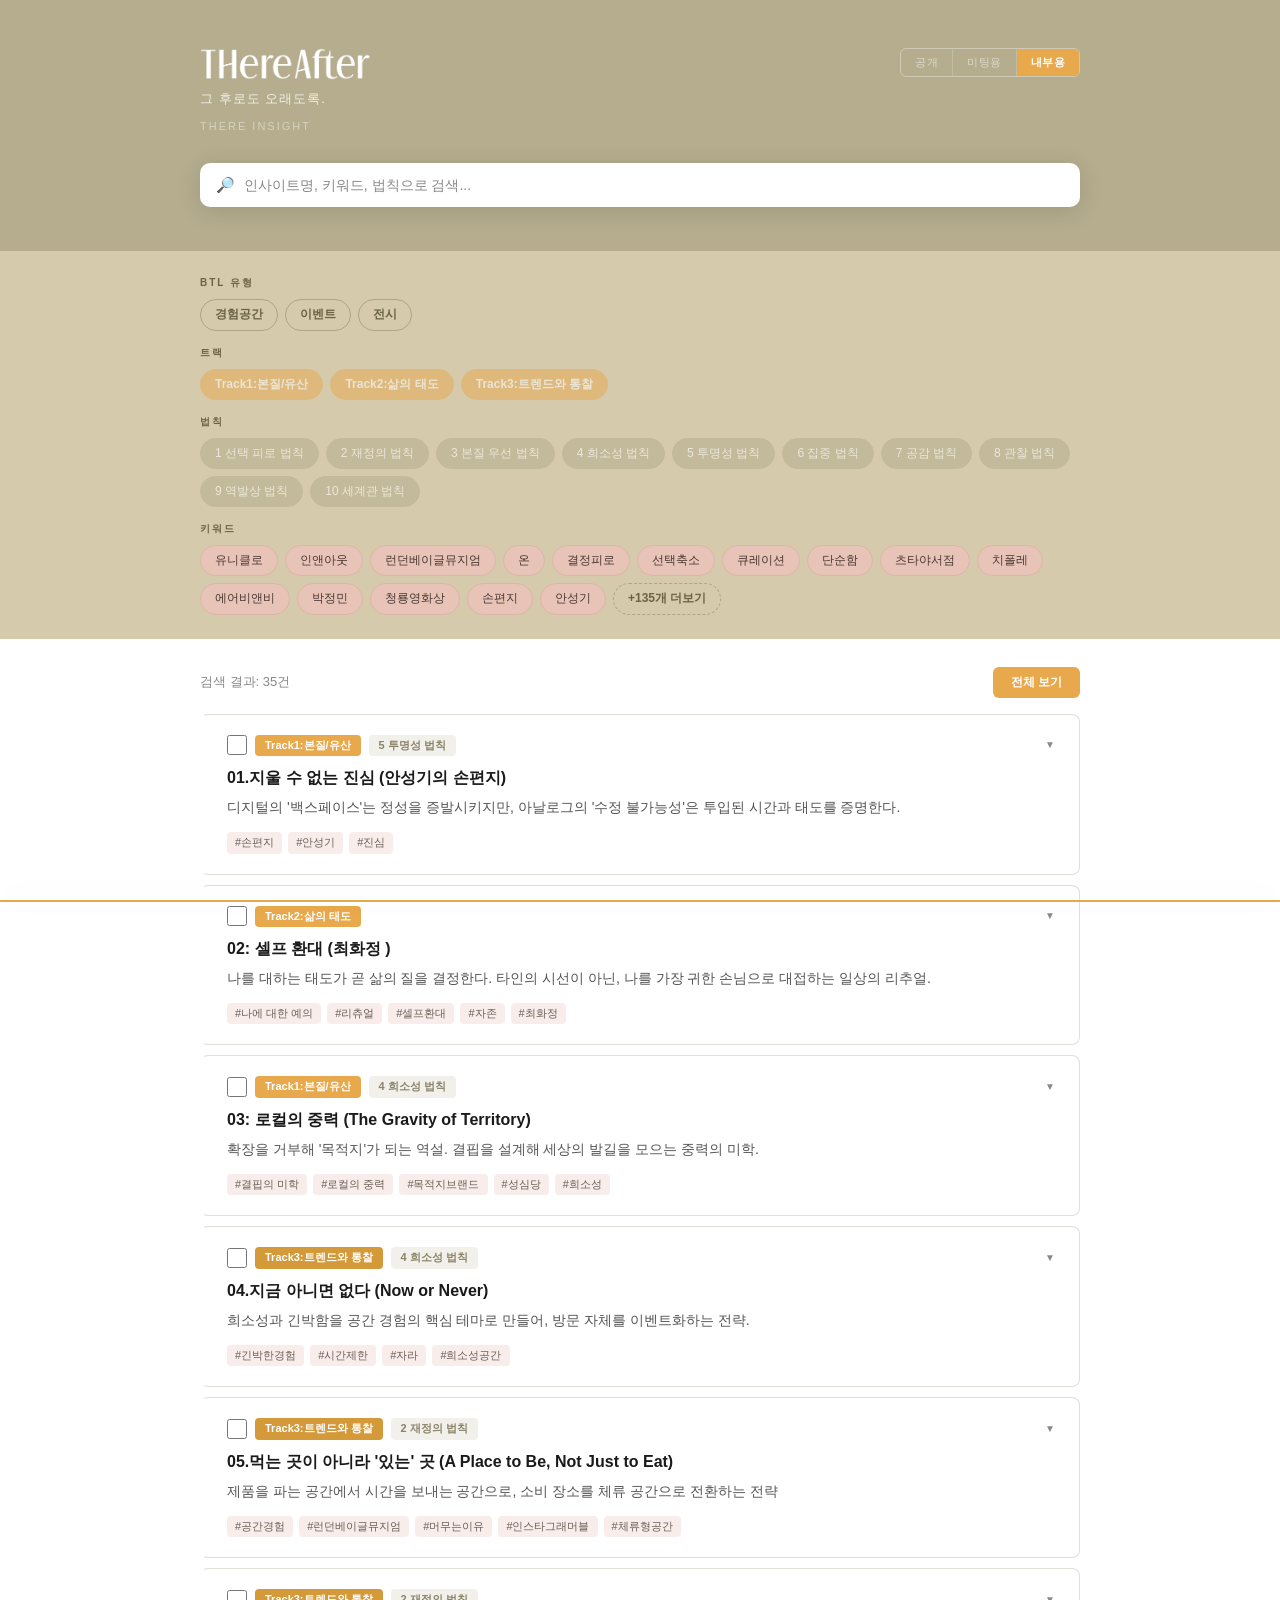
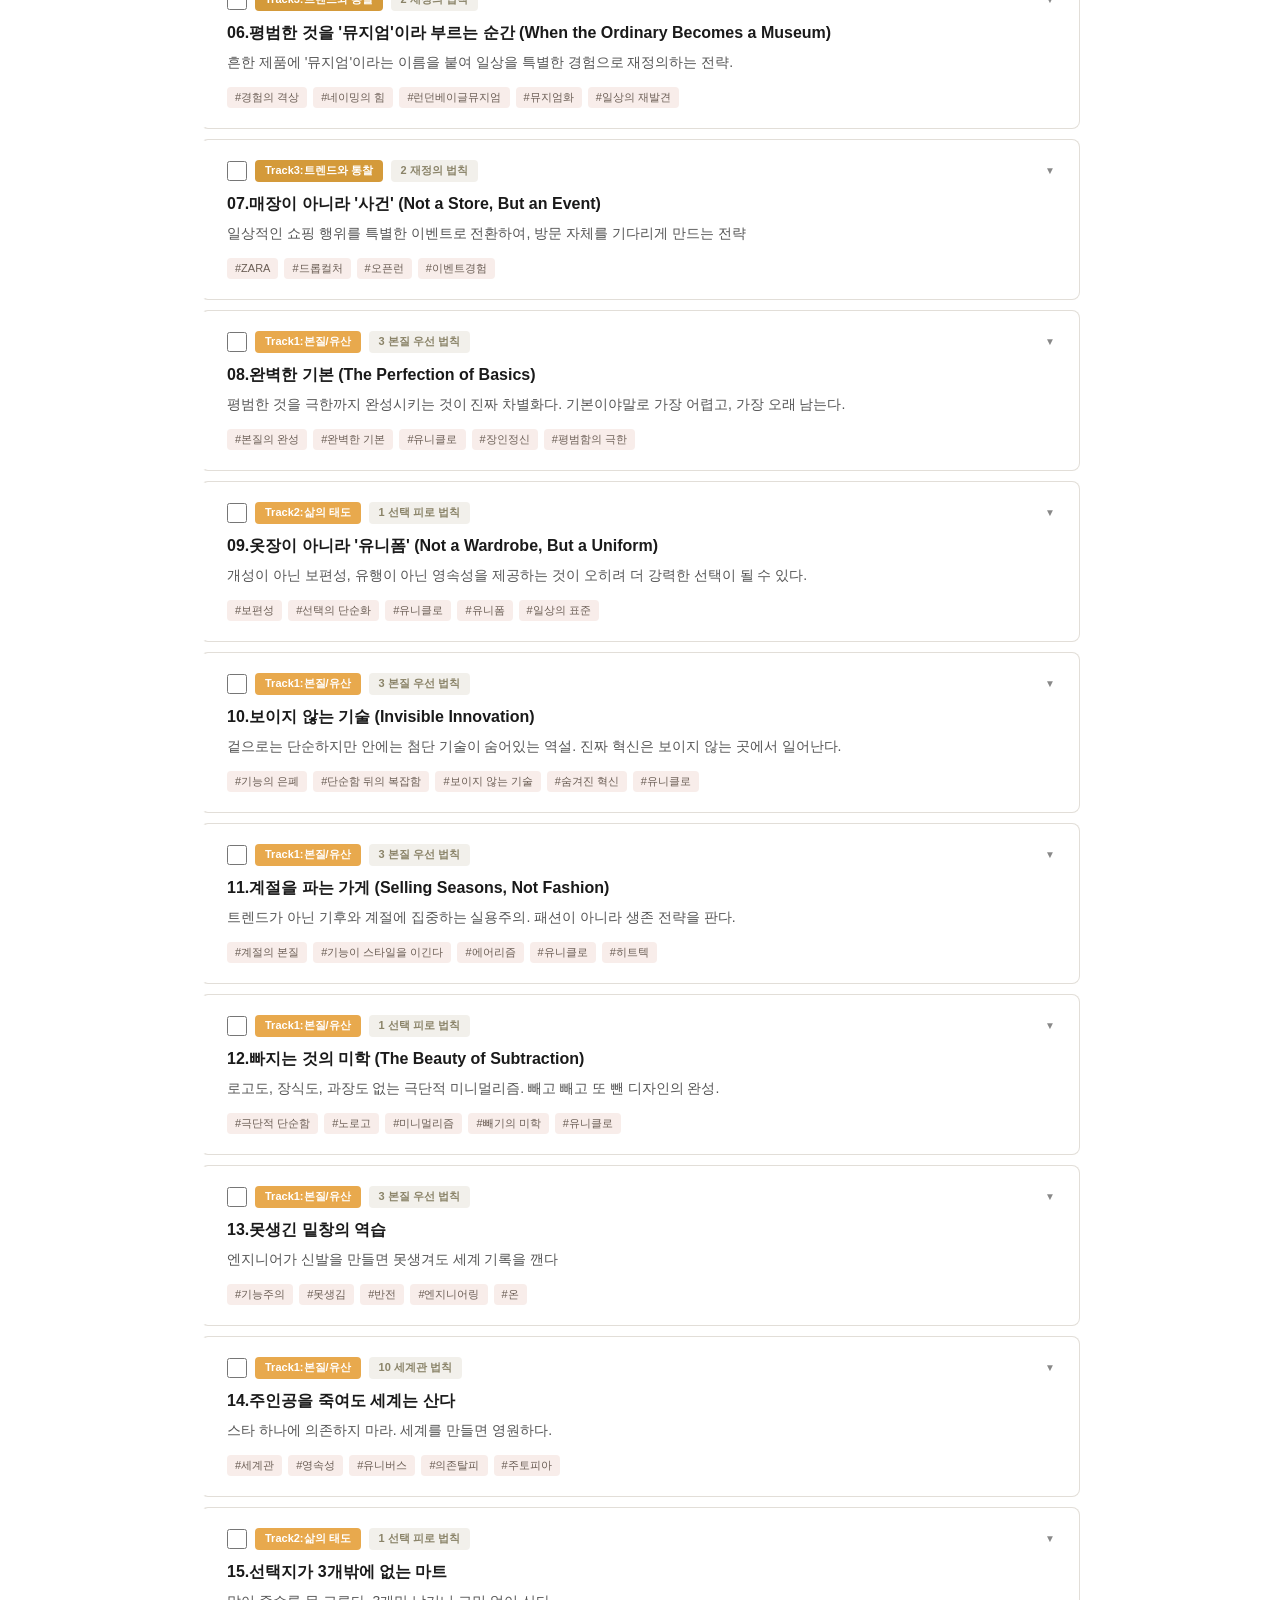
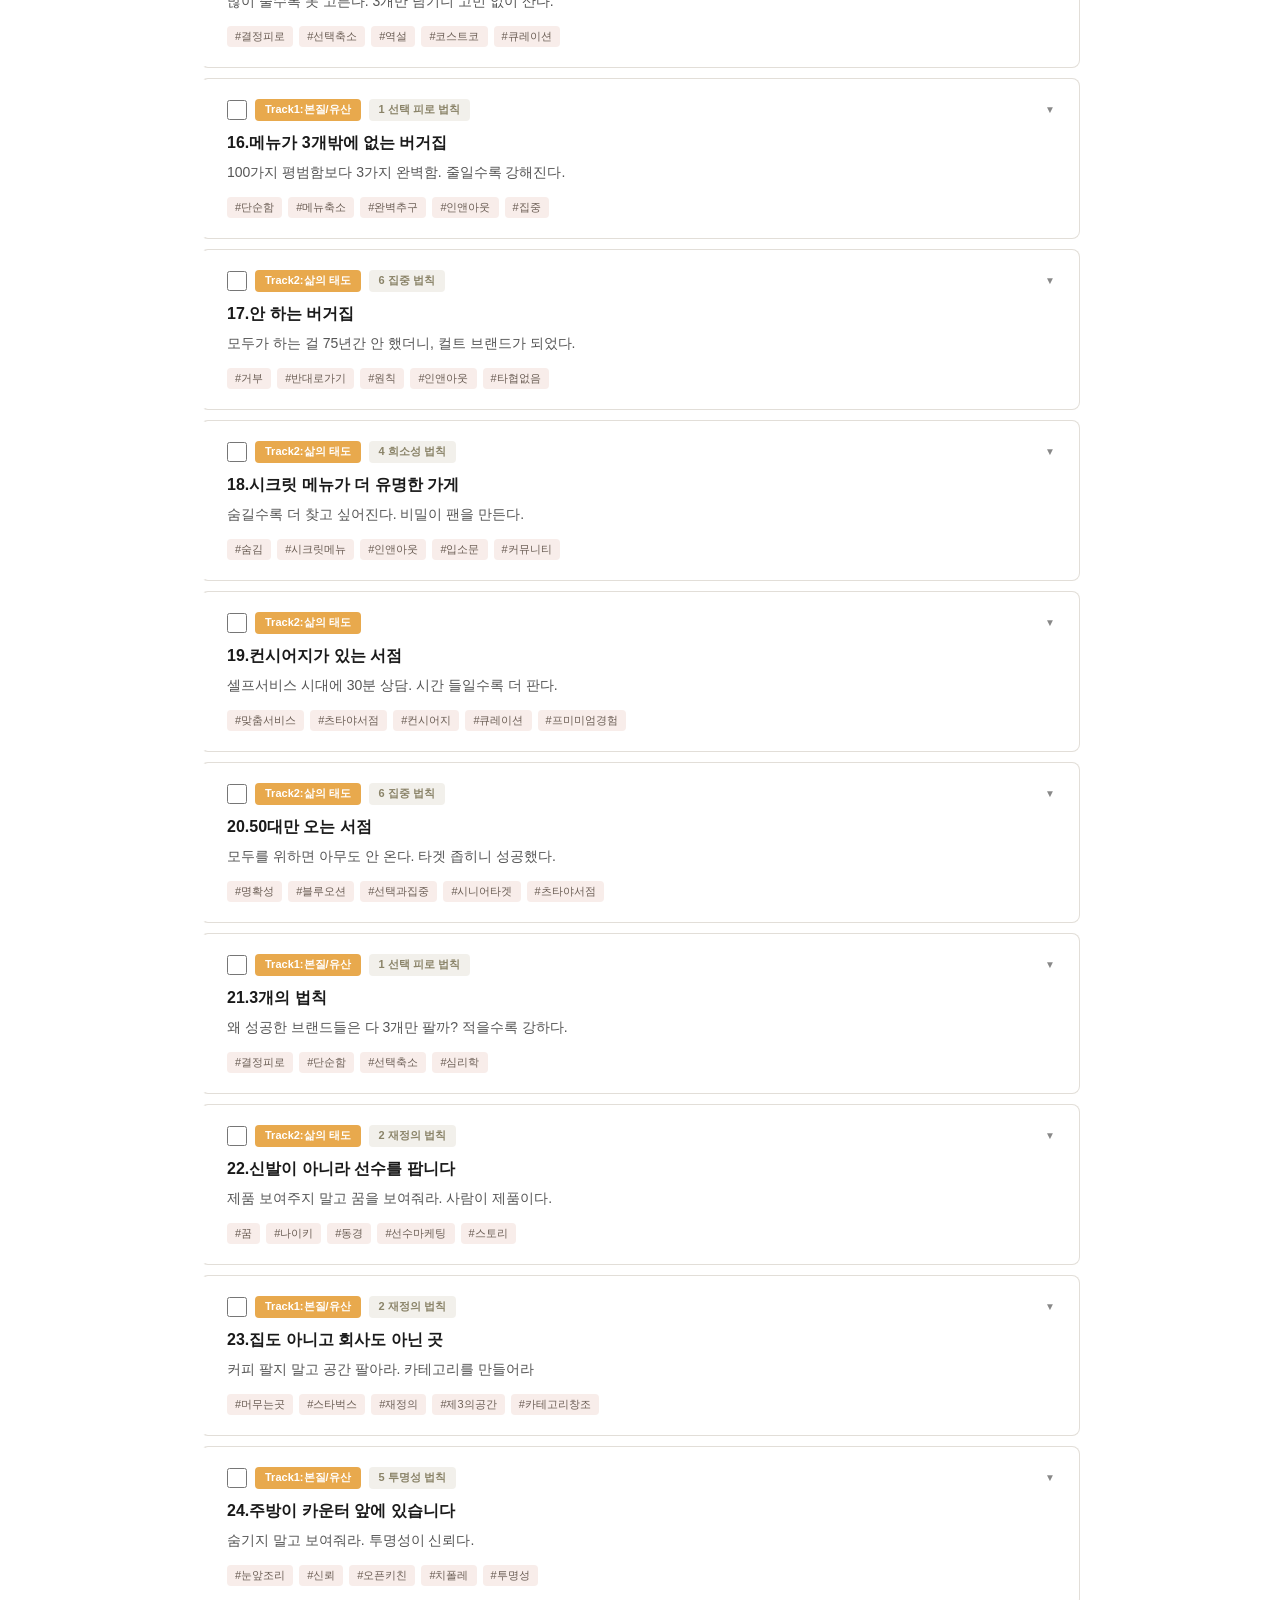
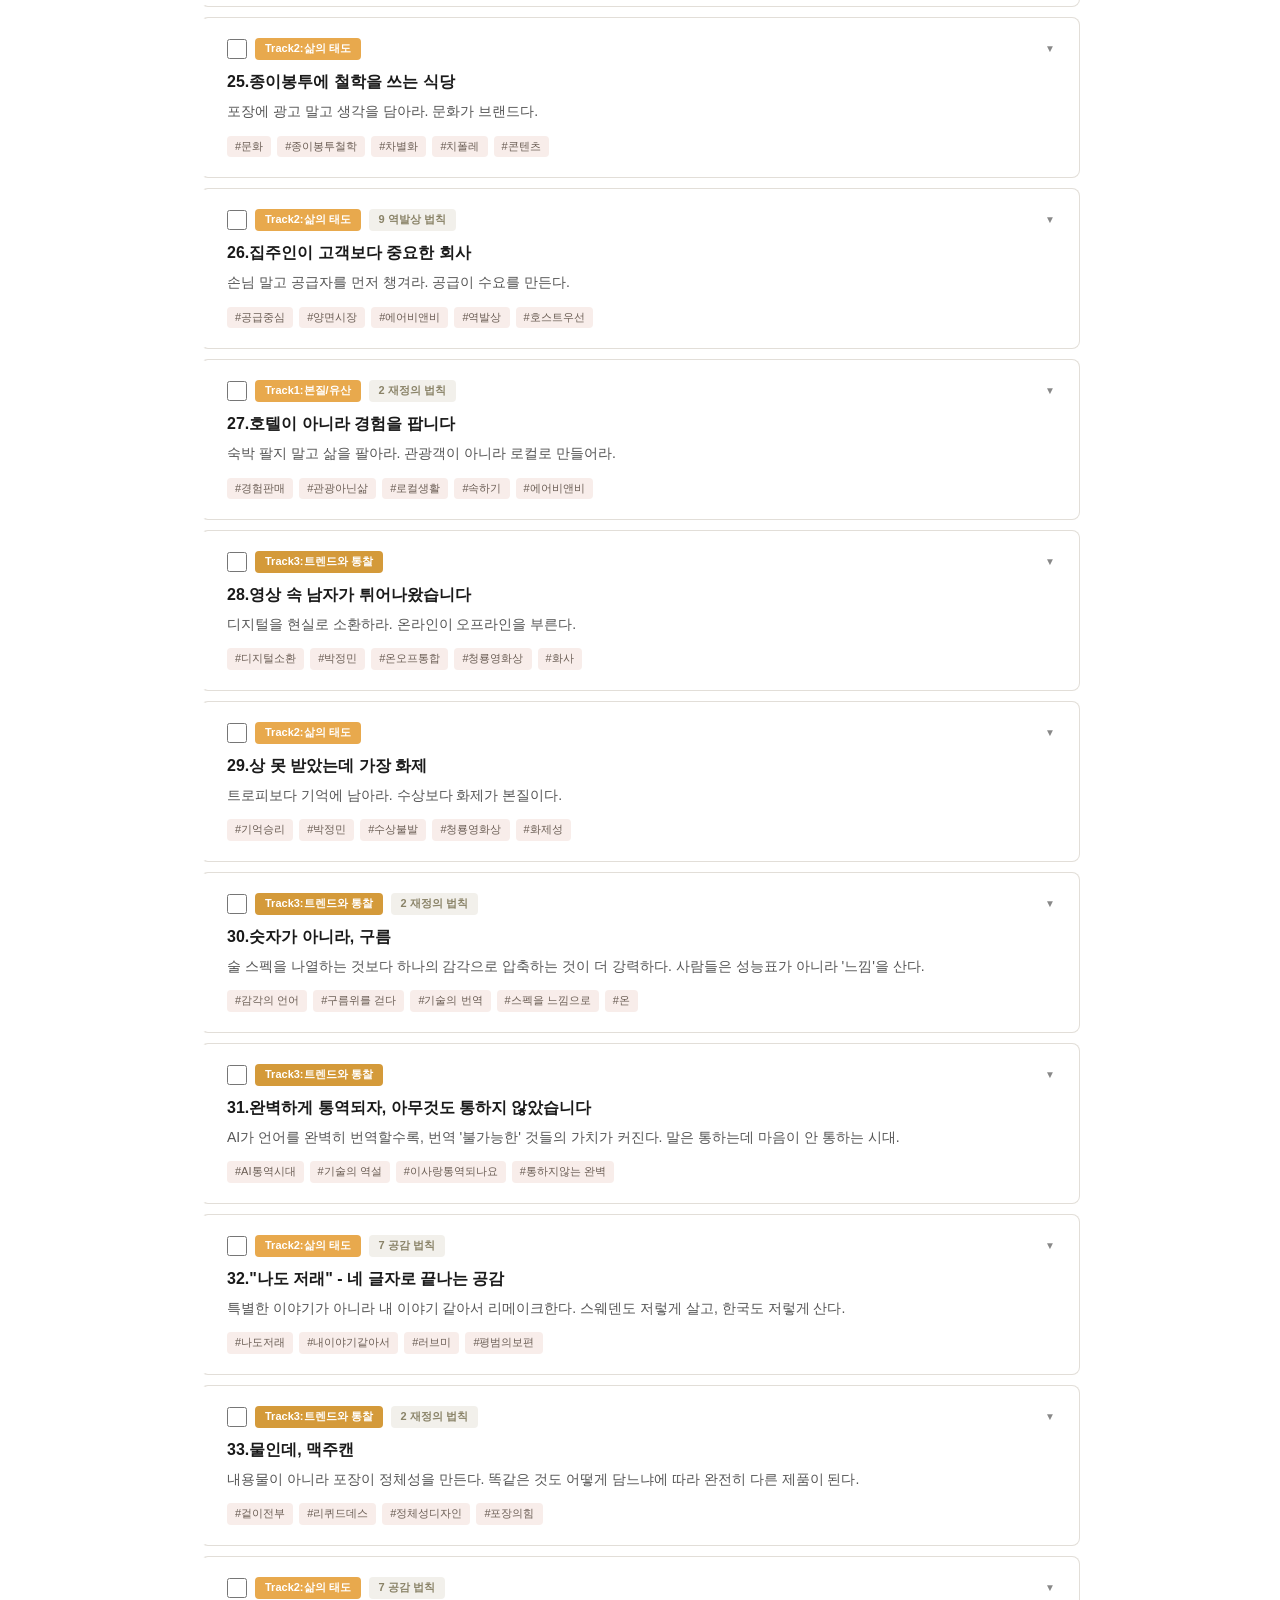
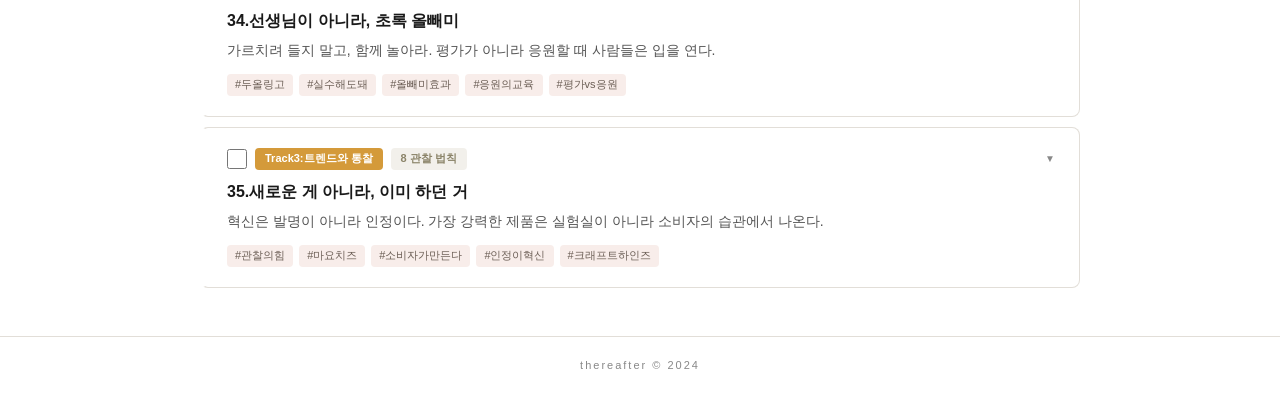
==== commit a6b3e3c9: "rename: Brand Insight Hub → There Insight Co-Authored-By: Claude Opus 4.6 <noreply@anthropic.com>" ====
--- a/index.html
+++ b/index.html
@@ -3,7 +3,7 @@
 <head>
   <meta charset="UTF-8">
   <meta name="viewport" content="width=device-width, initial-scale=1.0">
-  <title>thereafter - Brand Insight Hub</title>
+  <title>thereafter - There Insight</title>
   <link rel="stylesheet" href="style.css">
 </head>
 <body>
@@ -21,7 +21,7 @@
           <button class="mode-btn active" data-mode="internal">내부용</button>
         </div>
       </div>
-      <p class="subtitle">Brand Insight Hub</p>
+      <p class="subtitle">There Insight</p>
       <div class="search-box">
         <span class="search-icon">&#128270;</span>
         <input type="text" id="search-input" placeholder="인사이트명, 키워드, 법칙으로 검색...">
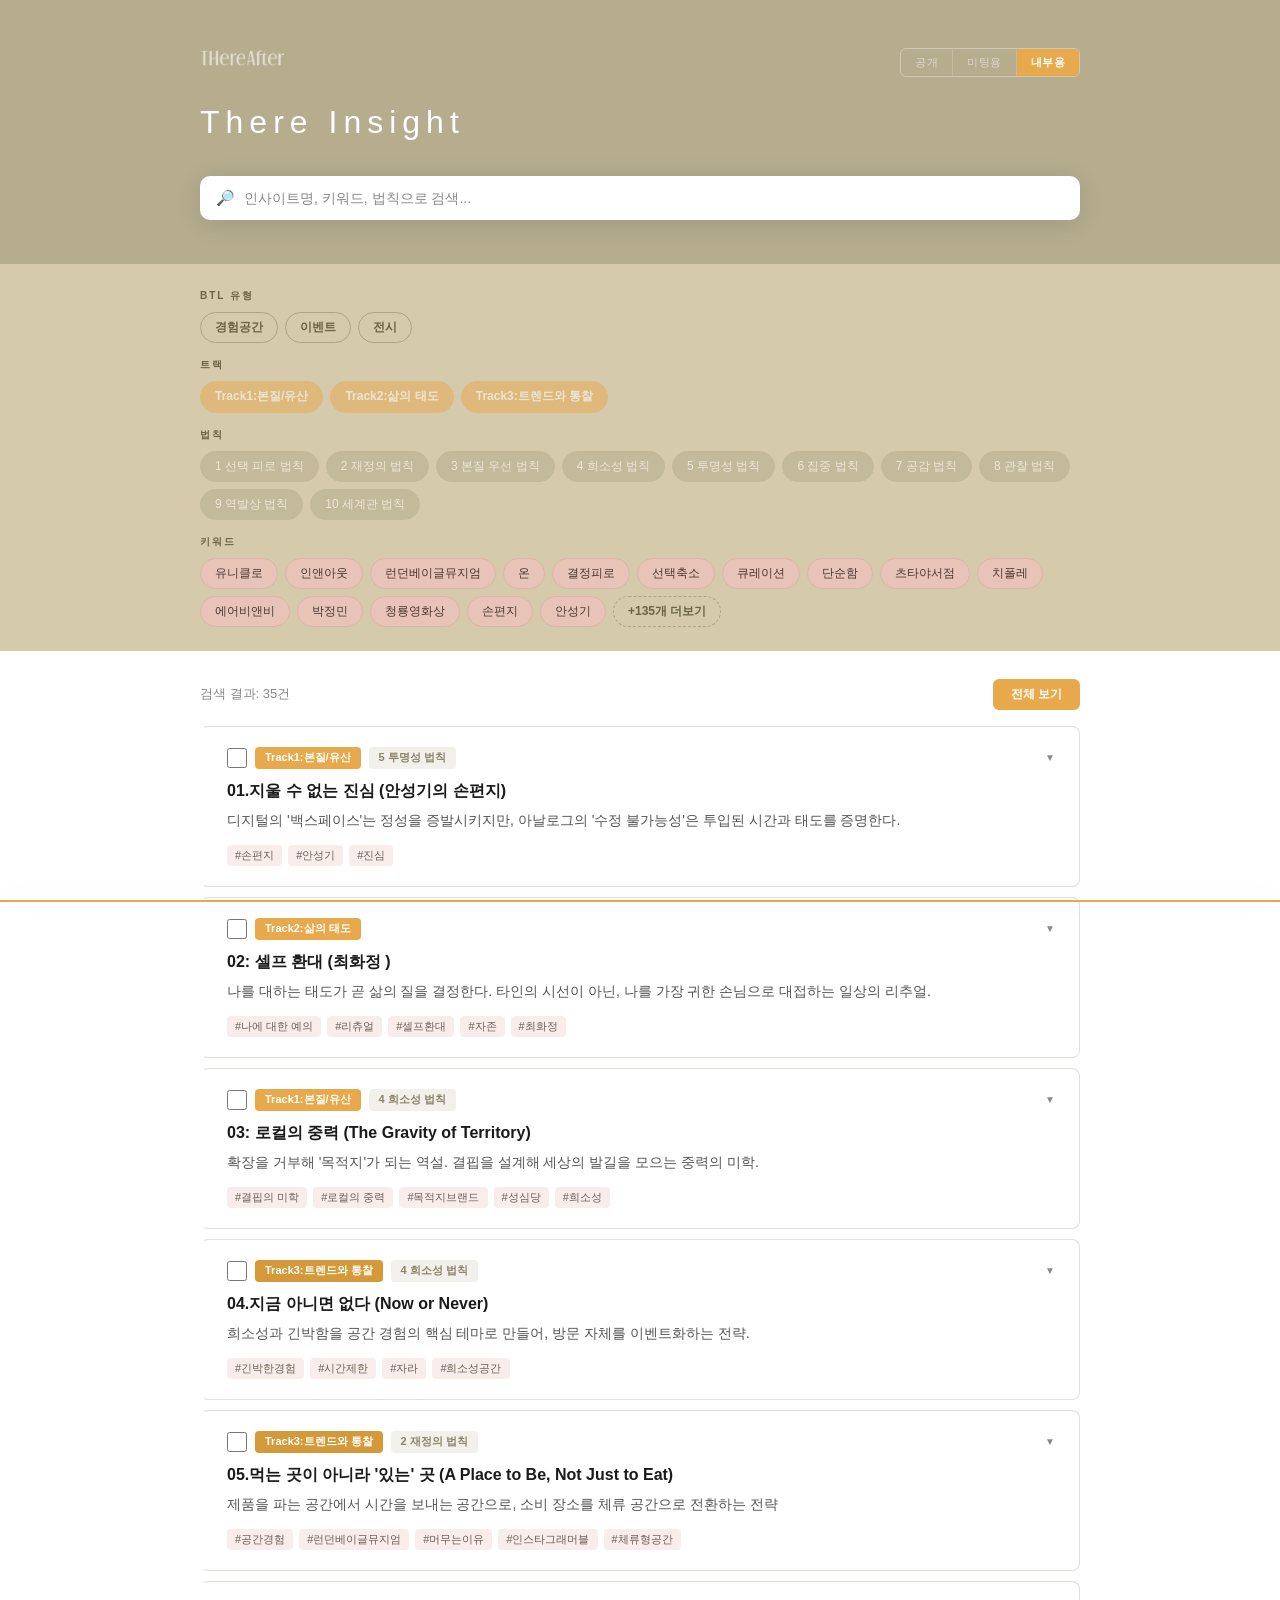
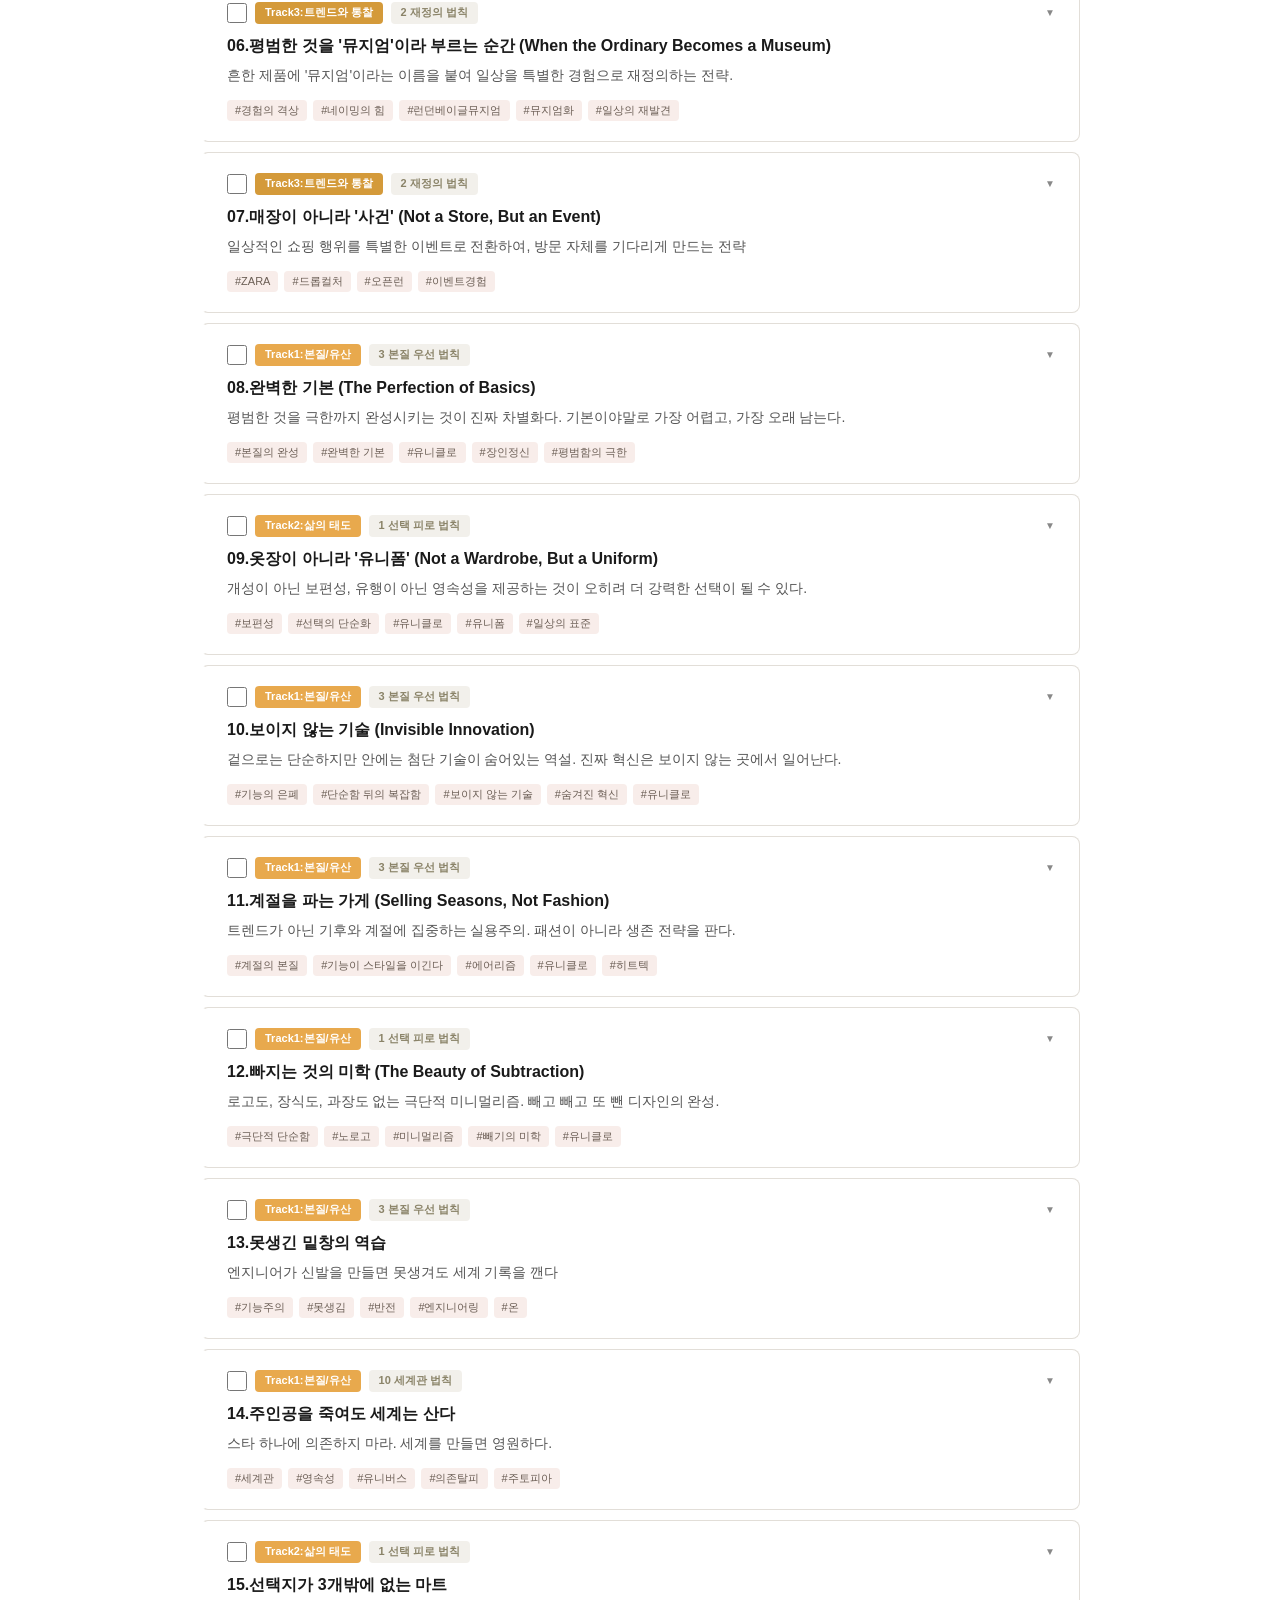
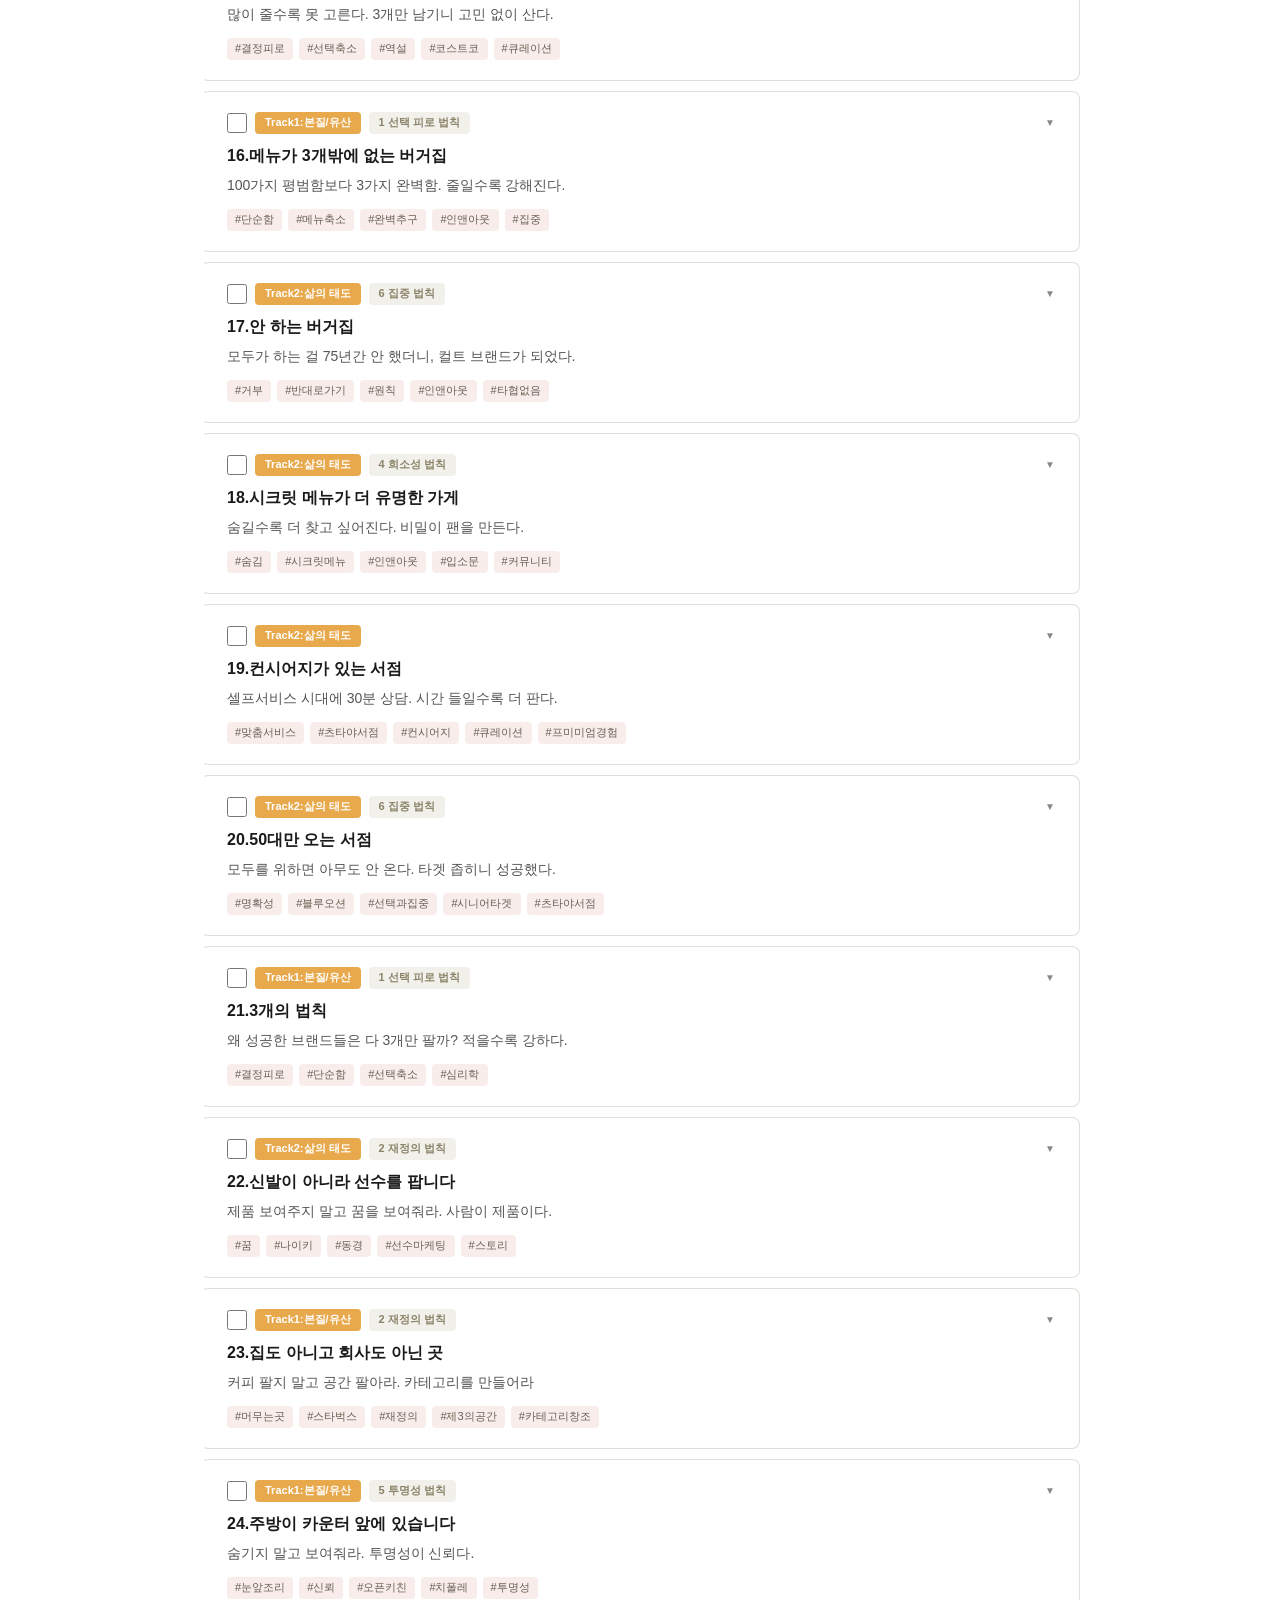
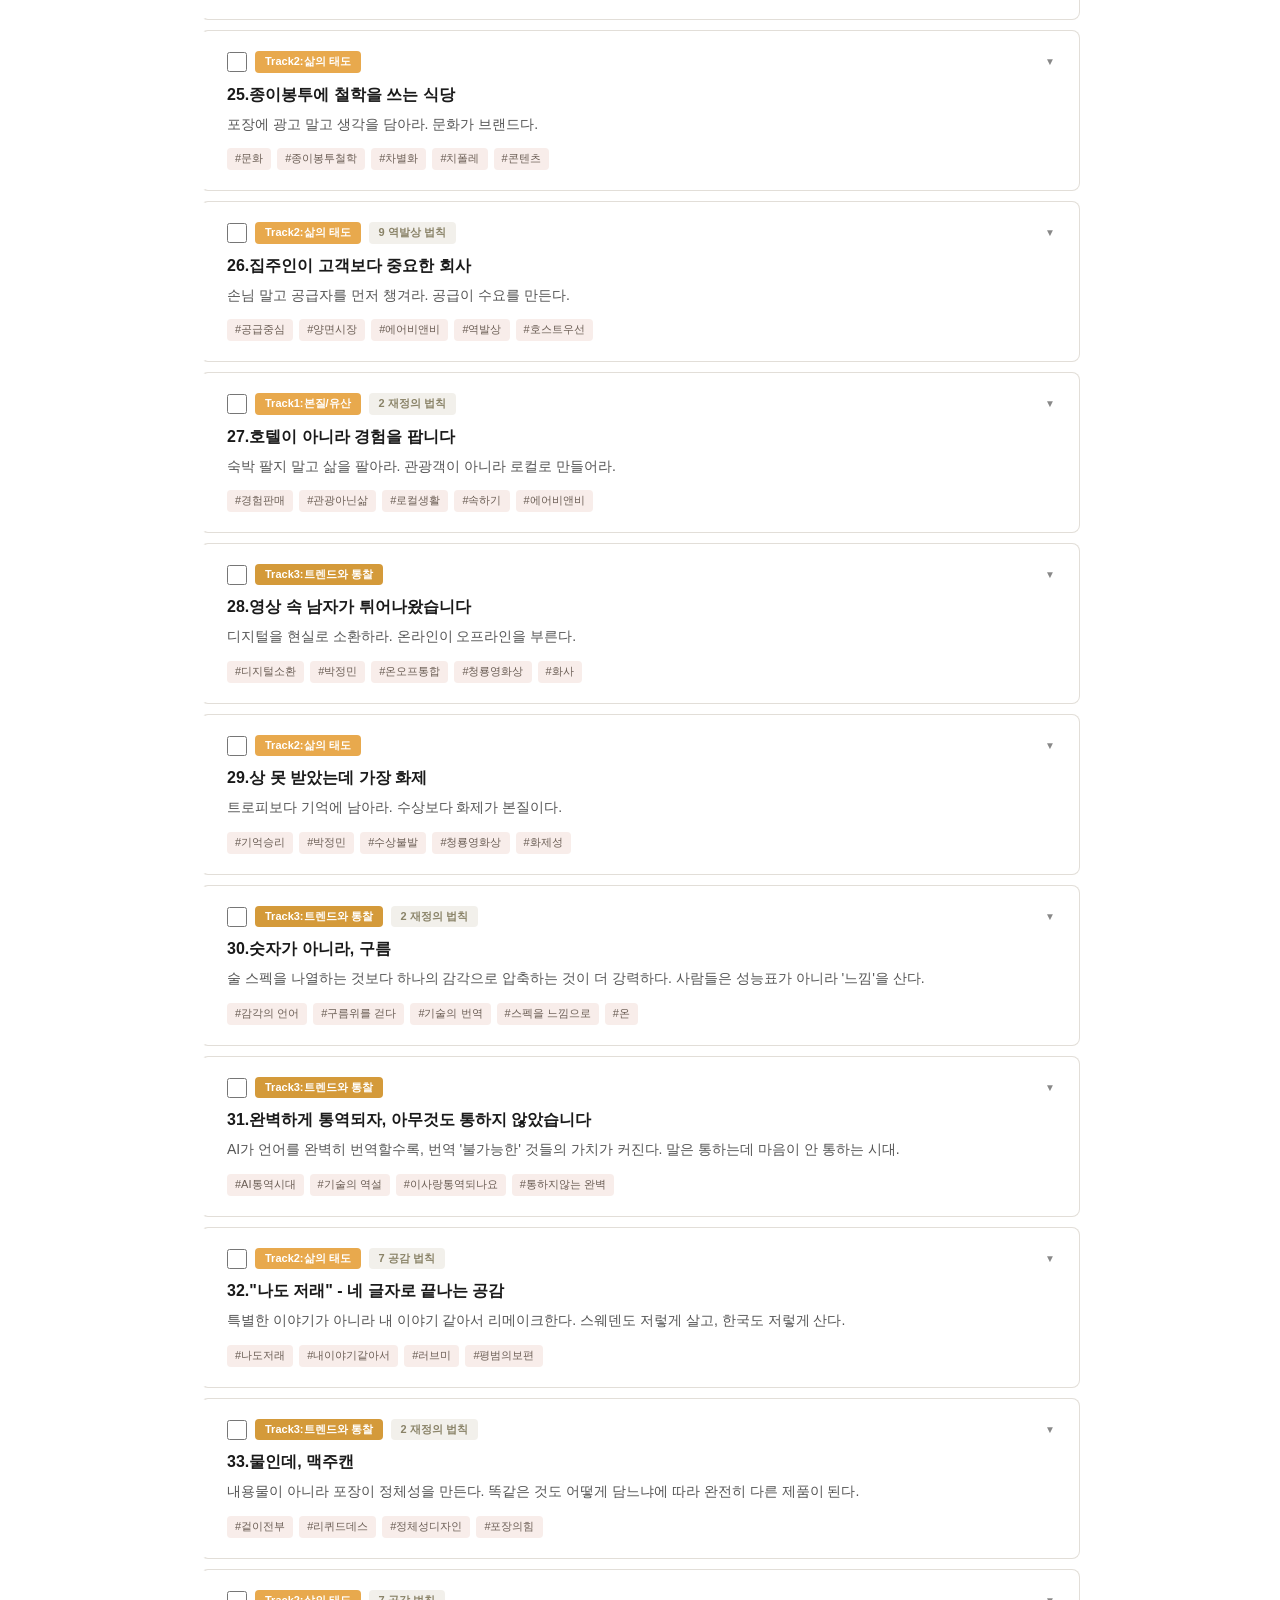
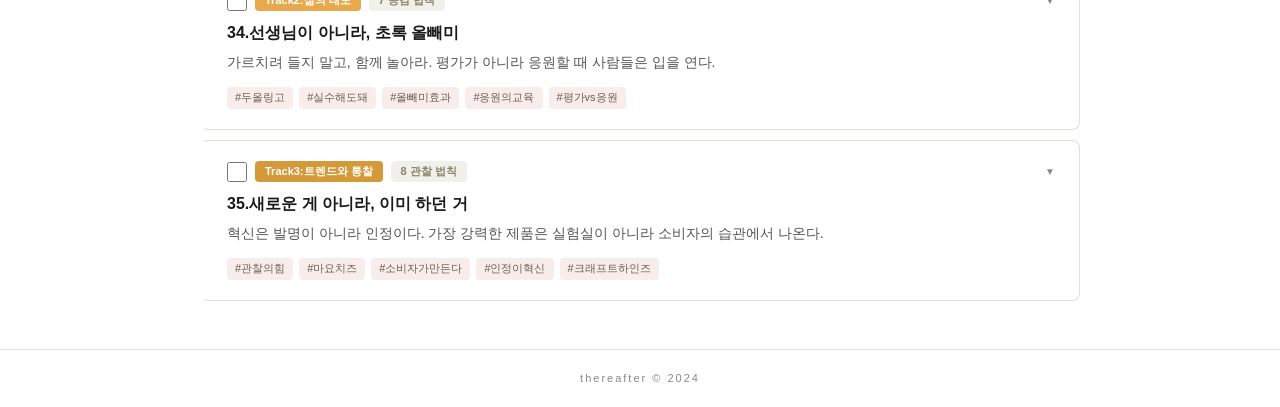
==== commit 14f1d50b: "style: 헤더 리디자인 — There Insight 메인 타이틀화, 로고 축소 Co-Authored-By: Claude Opus 4.6 <noreply@anthropic.com" ====
--- a/index.html
+++ b/index.html
@@ -12,8 +12,7 @@
     <div class="hero-inner">
       <div class="hero-top">
         <div class="brand">
-          <h1 class="logo"><img src="logo_white.png" alt="thereafter"></h1>
-          <p class="slogan">그 후로도 오래도록.</p>
+          <img src="logo_white.png" alt="thereafter" class="brand-logo">
         </div>
         <div class="view-mode" id="view-mode">
           <button class="mode-btn" data-mode="public">공개</button>
@@ -21,7 +20,7 @@
           <button class="mode-btn active" data-mode="internal">내부용</button>
         </div>
       </div>
-      <p class="subtitle">There Insight</p>
+      <h1 class="main-title">There Insight</h1>
       <div class="search-box">
         <span class="search-icon">&#128270;</span>
         <input type="text" id="search-input" placeholder="인사이트명, 키워드, 법칙으로 검색...">
--- a/style.css
+++ b/style.css
@@ -43,28 +43,18 @@
   margin-bottom: 2px;
 }
 
-.logo {
-  line-height: 1;
-}
-
-.logo img {
-  height: 32px;
+.brand-logo {
+  height: 16px;
   width: auto;
-}
-
-.slogan {
-  font-size: 13px;
-  color: rgba(255,255,255,0.8);
-  letter-spacing: 1px;
-  margin-top: 4px;
-}
-
-.subtitle {
-  font-size: 11px;
-  color: rgba(255,255,255,0.45);
-  letter-spacing: 2px;
-  text-transform: uppercase;
-  margin-top: 8px;
+  opacity: 0.6;
+}
+
+.main-title {
+  font-size: 32px;
+  font-weight: 300;
+  color: #fff;
+  letter-spacing: 6px;
+  margin-top: 20px;
   margin-bottom: 28px;
 }
 
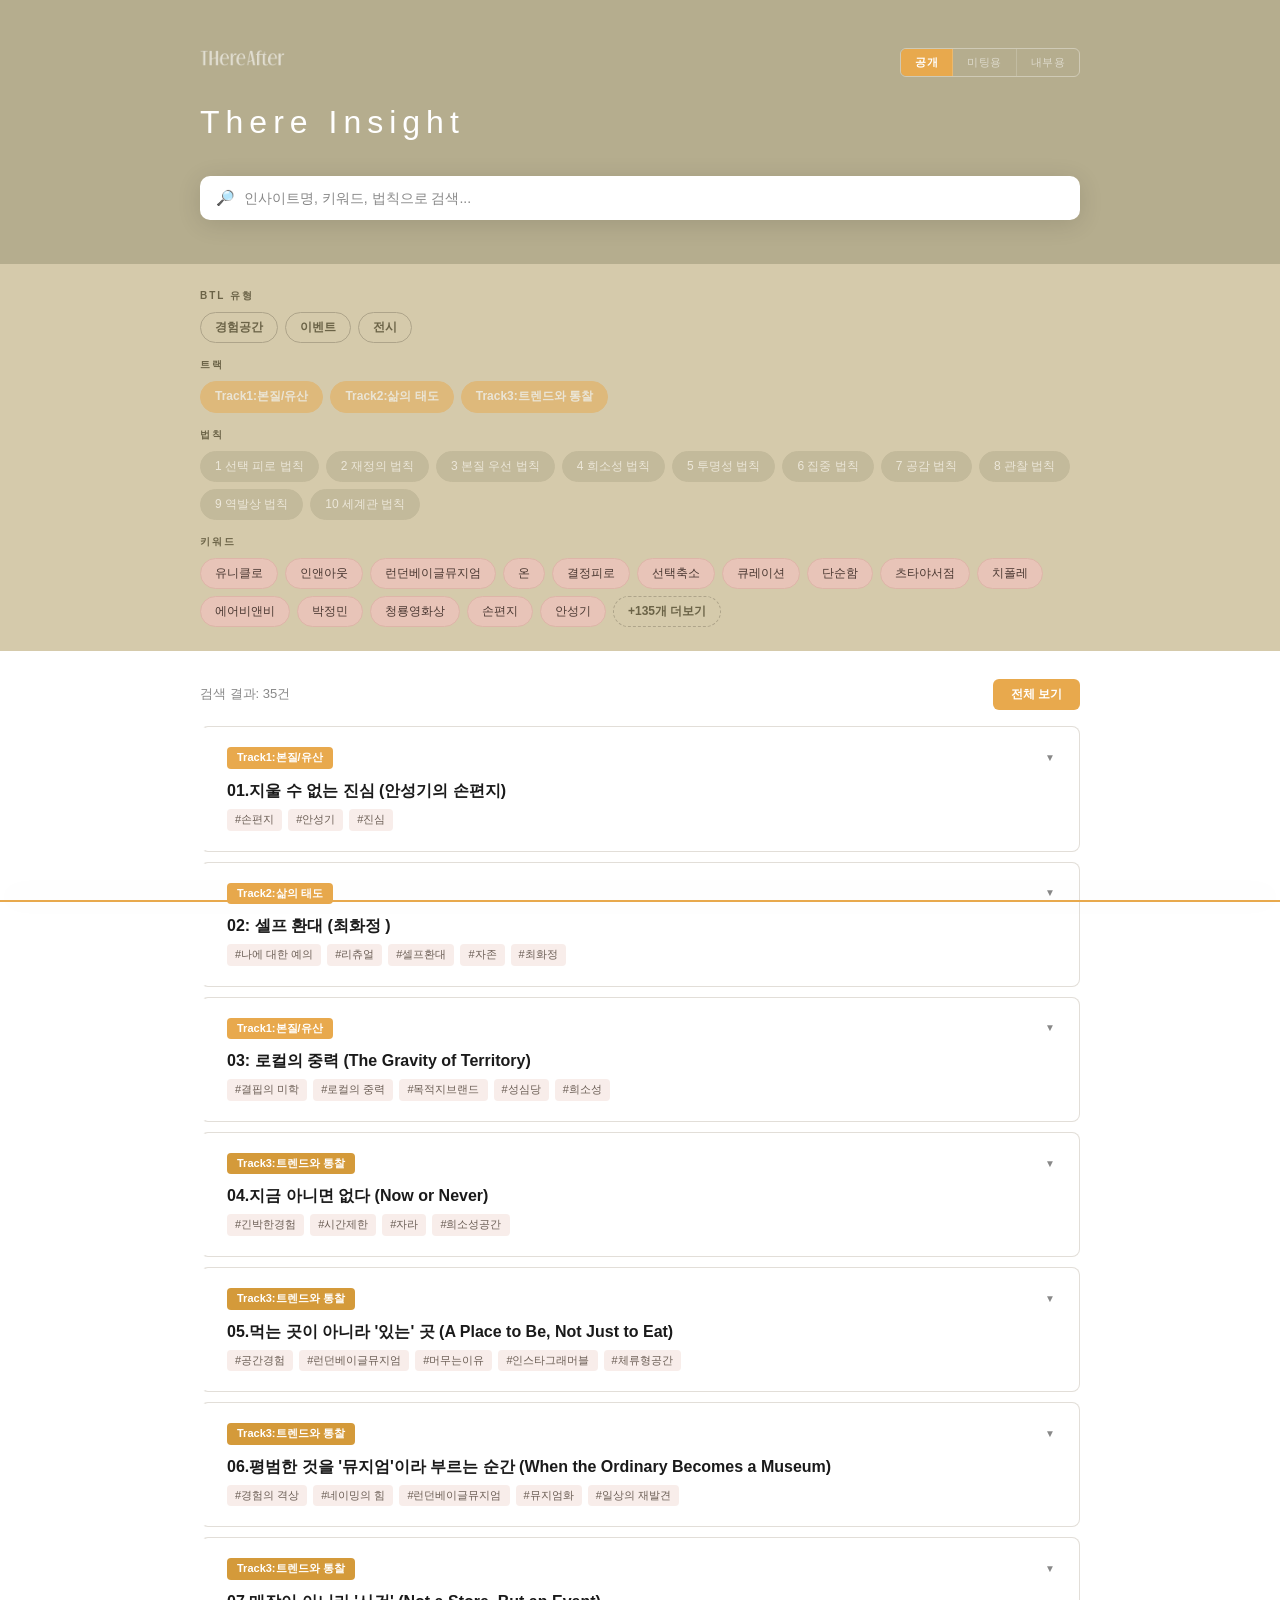
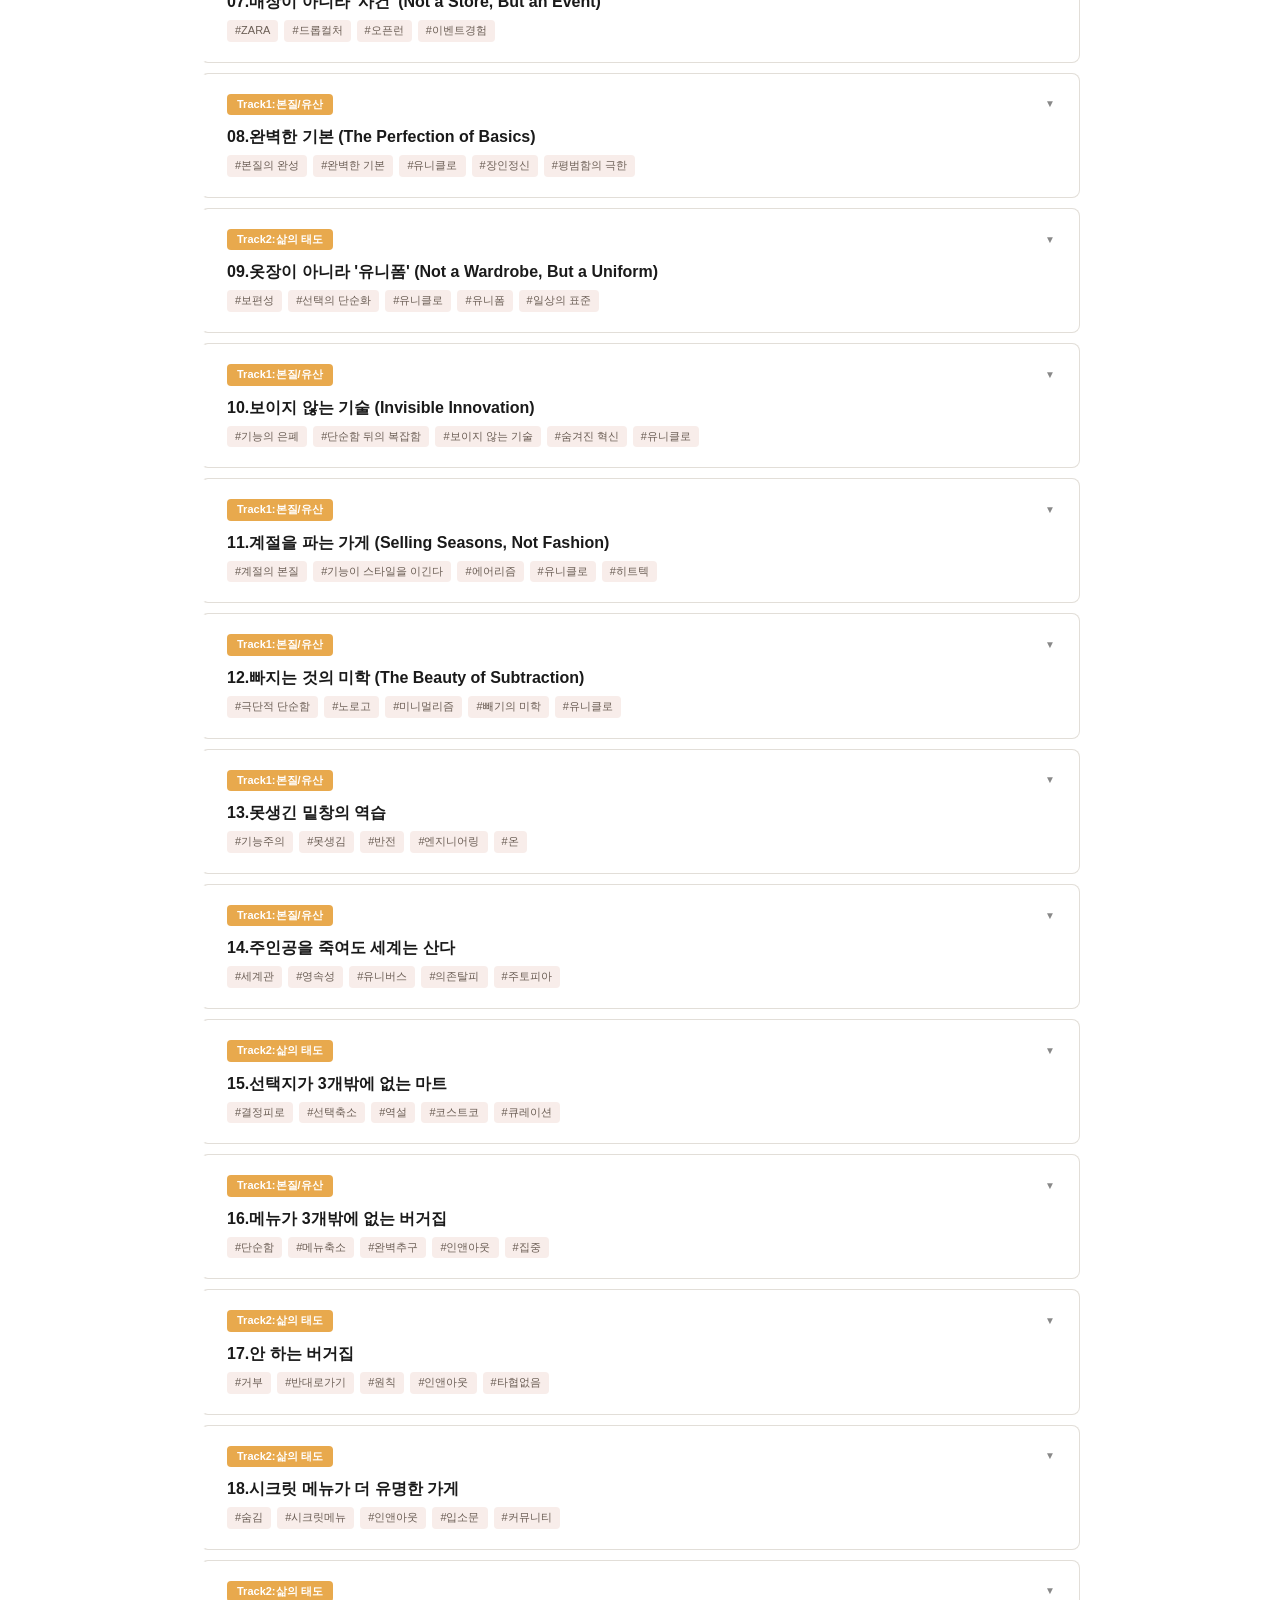
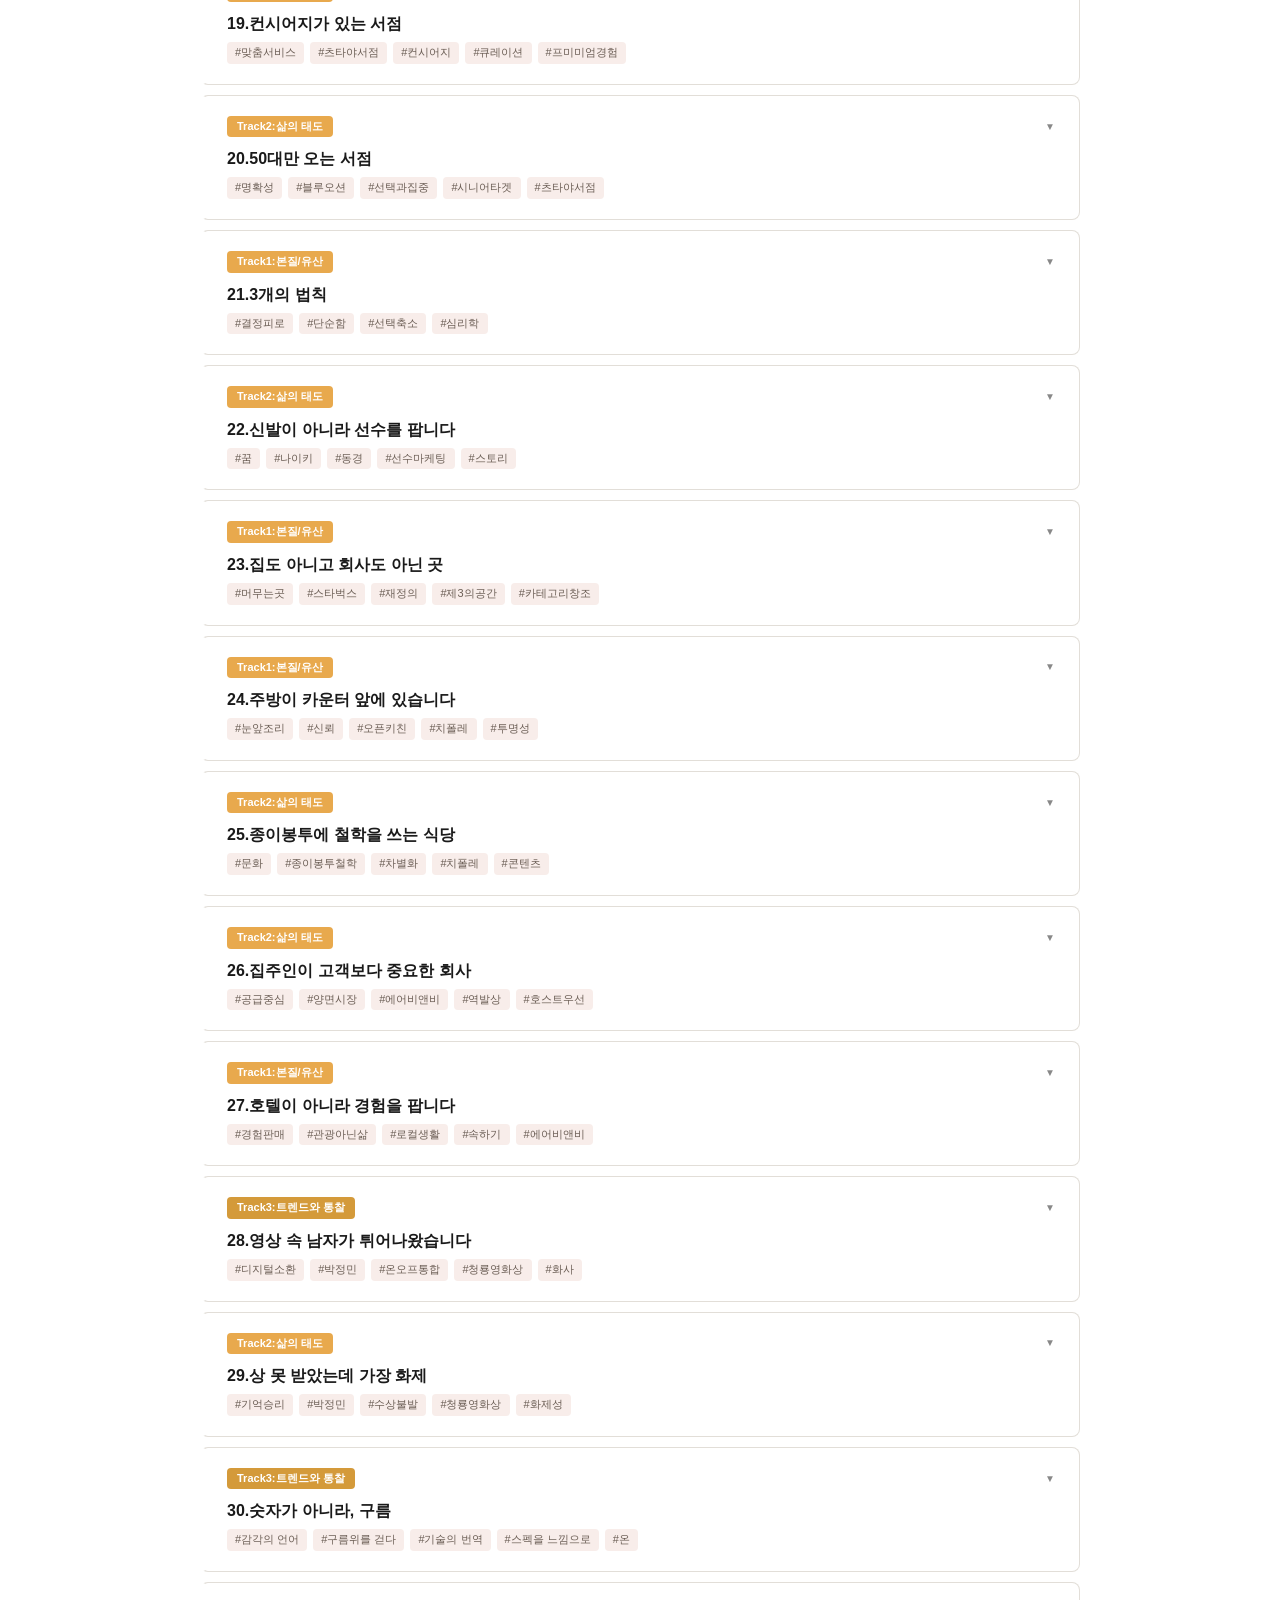
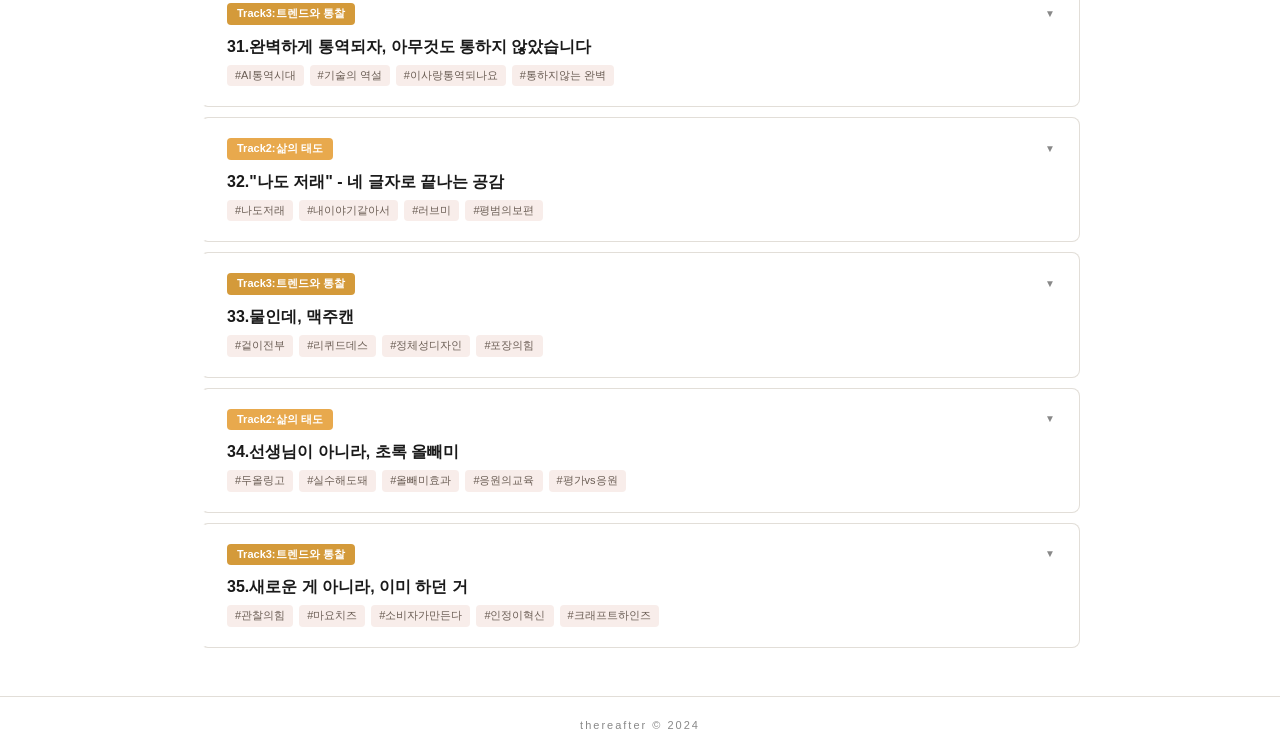
==== commit 90ff6cb0: "feat: 헤더 리디자인 + 비밀번호 보호 - 기본 모드를 공개로 변경 - 미팅용/내부용 모드 전환 시 비밀번호 입력 필요 - 비밀번호 불일치 시 접근 차단  Co-Authored" ====
--- a/index.html
+++ b/index.html
@@ -15,9 +15,9 @@
           <img src="logo_white.png" alt="thereafter" class="brand-logo">
         </div>
         <div class="view-mode" id="view-mode">
-          <button class="mode-btn" data-mode="public">공개</button>
+          <button class="mode-btn active" data-mode="public">공개</button>
           <button class="mode-btn" data-mode="meeting">미팅용</button>
-          <button class="mode-btn active" data-mode="internal">내부용</button>
+          <button class="mode-btn" data-mode="internal">내부용</button>
         </div>
       </div>
       <h1 class="main-title">There Insight</h1>
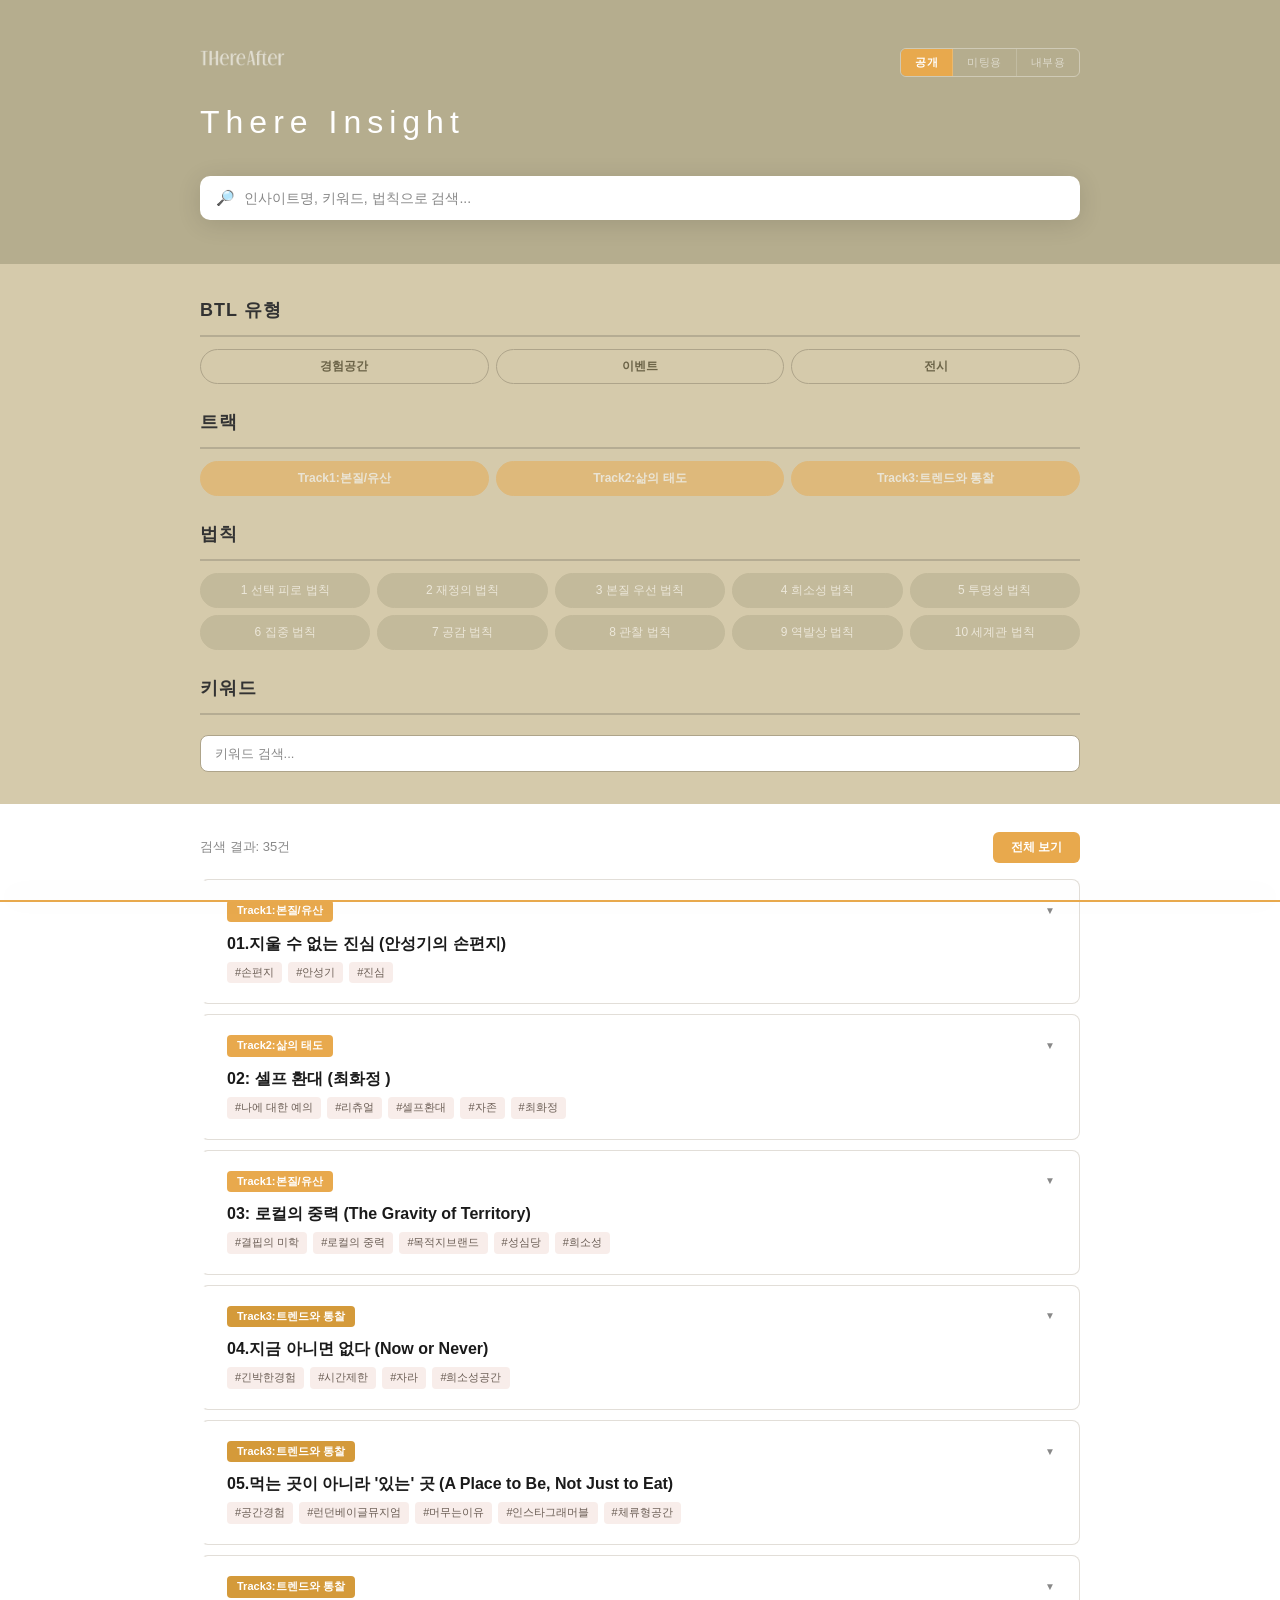
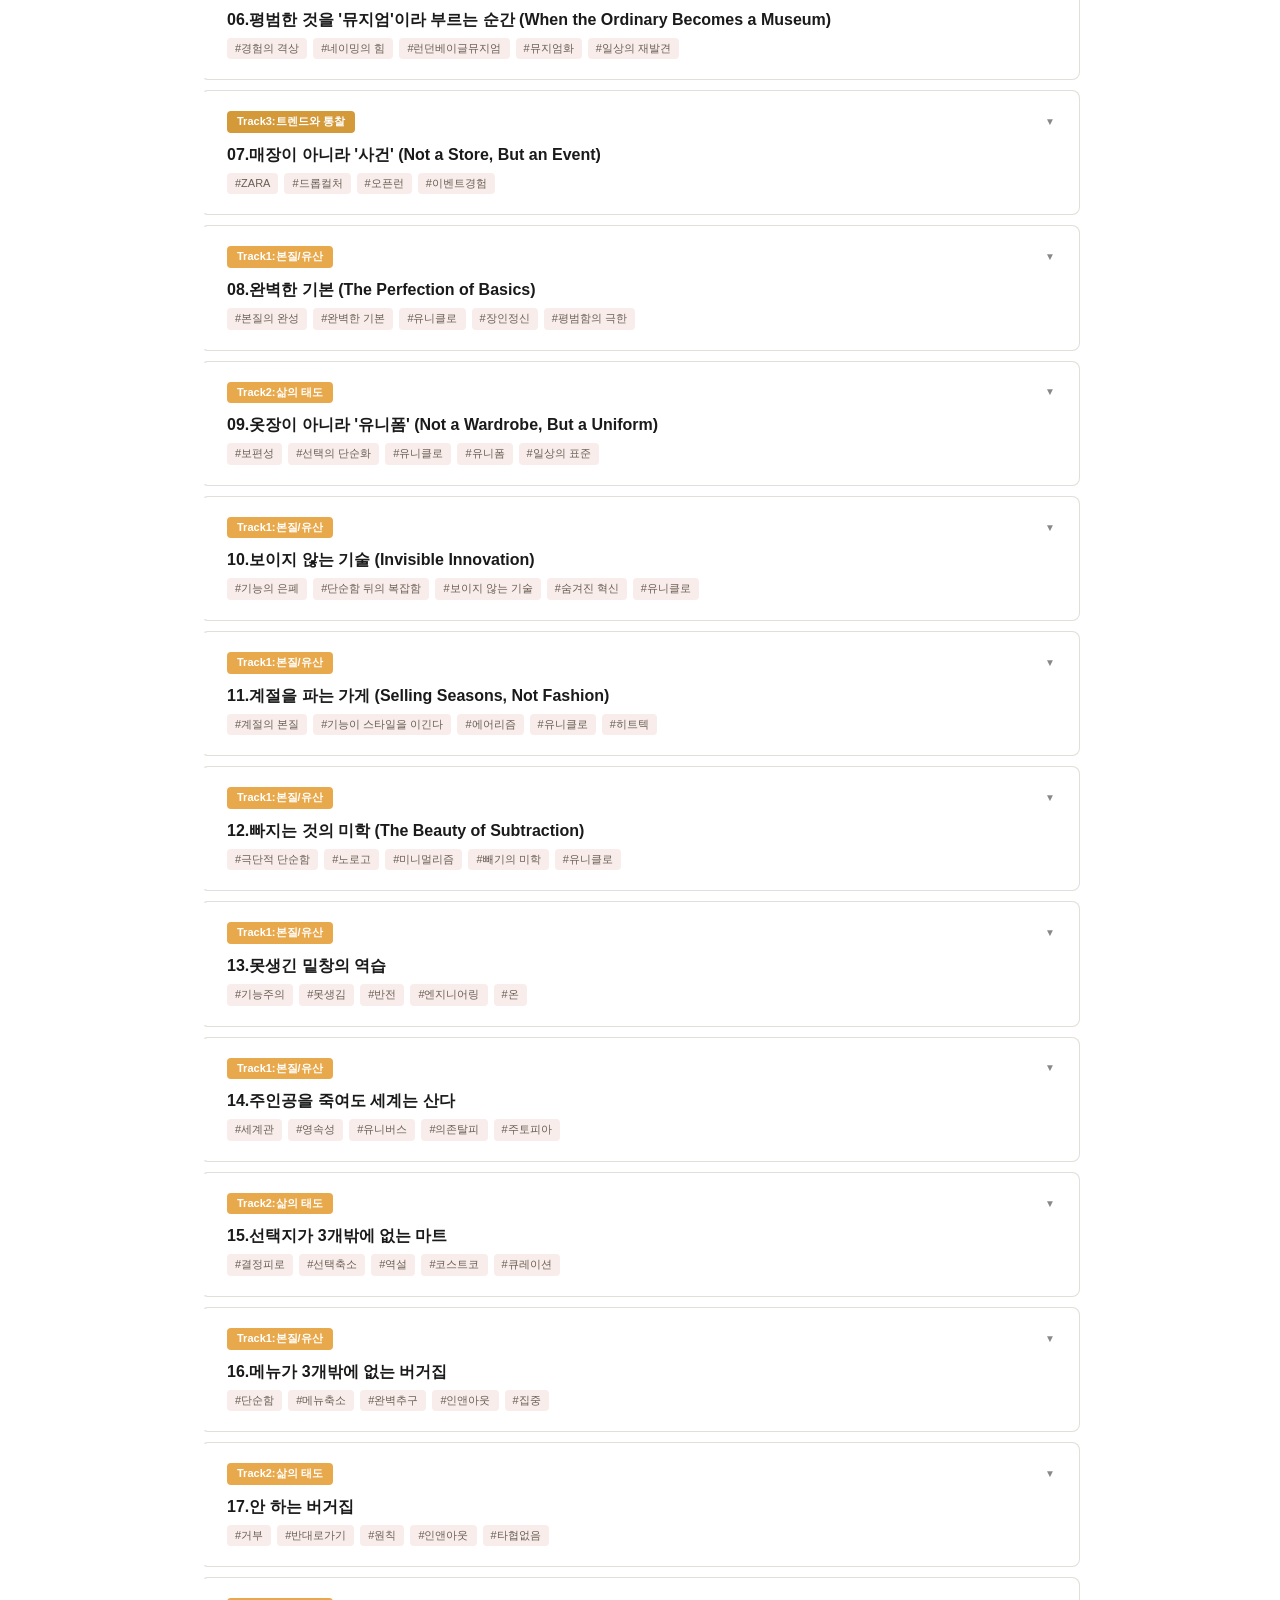
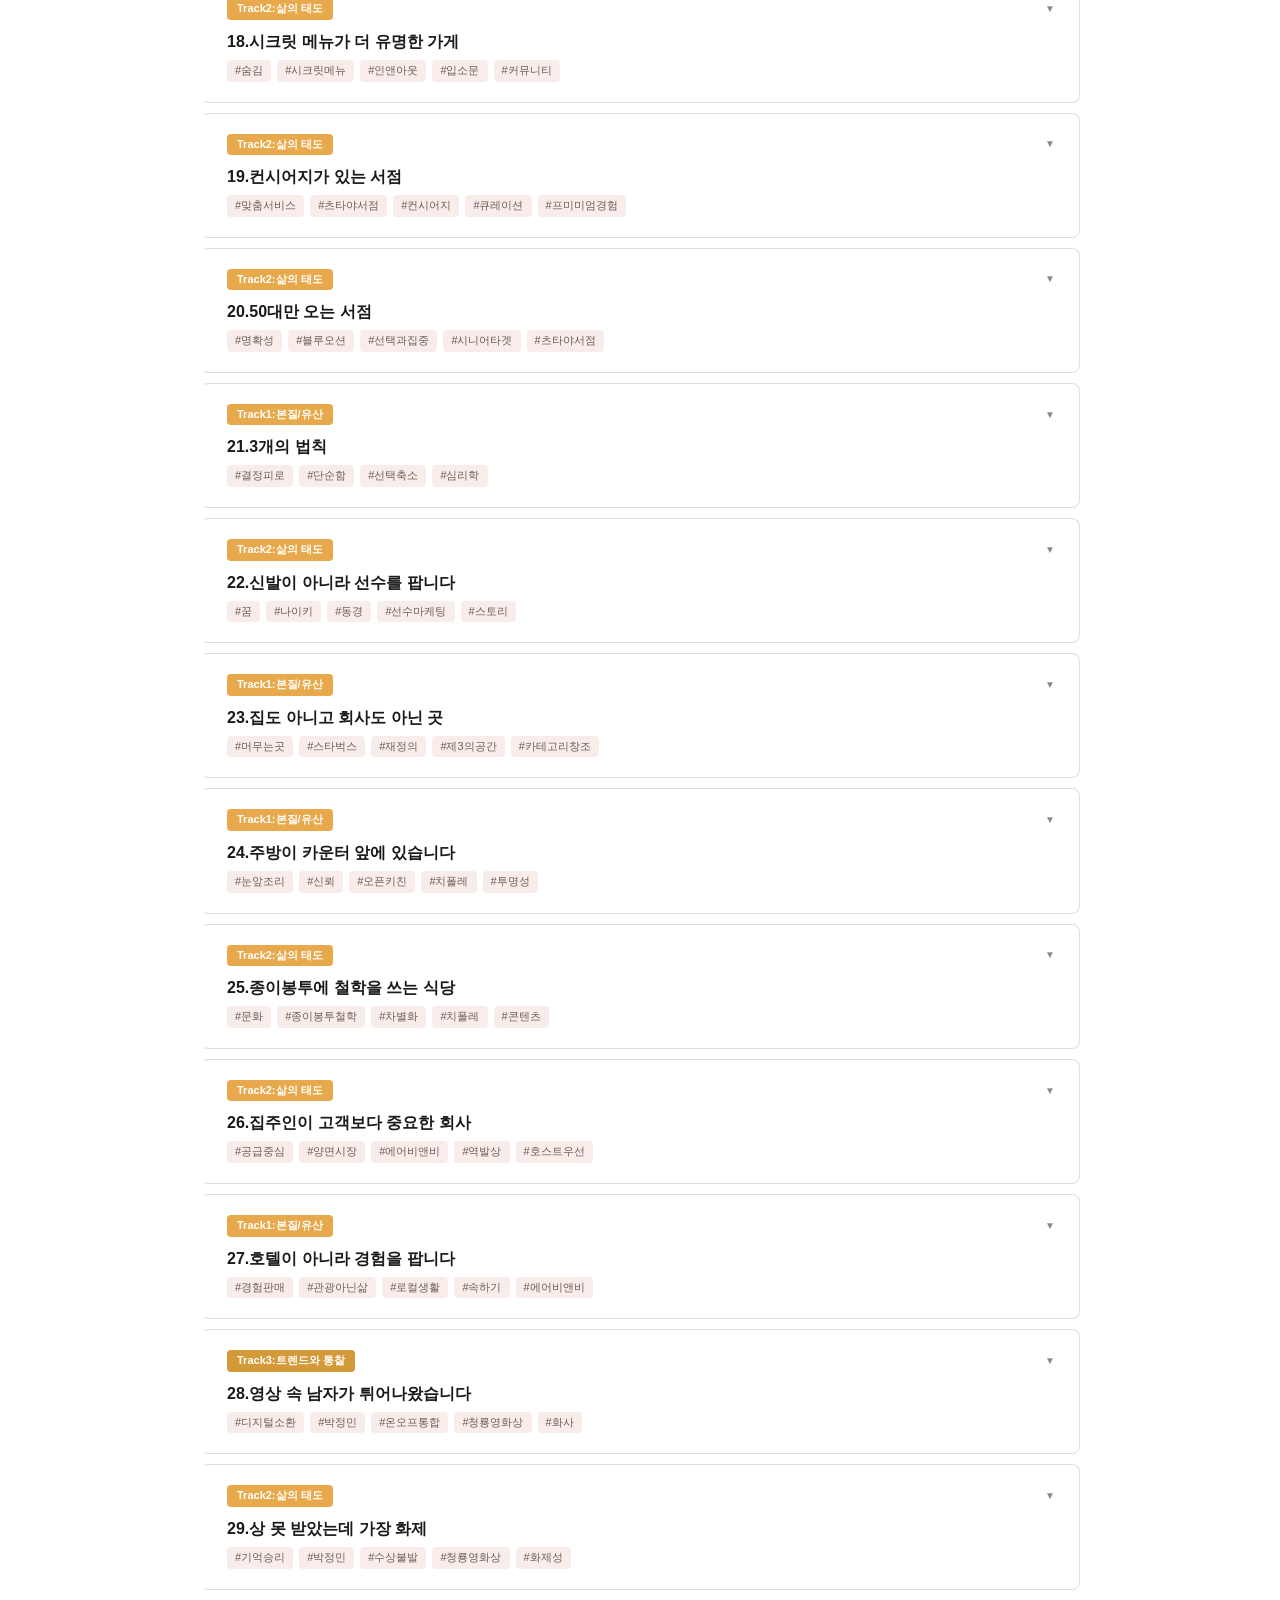
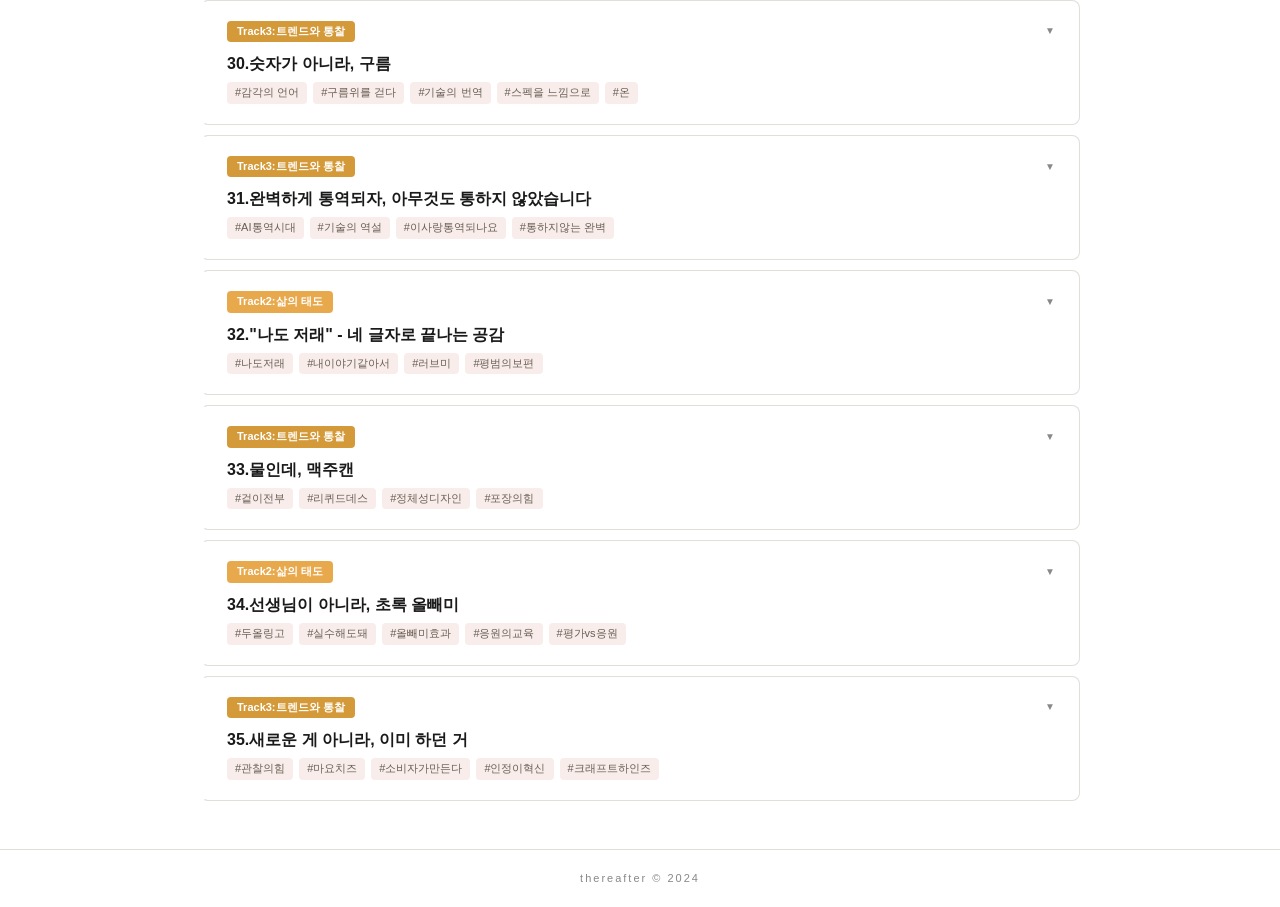
==== commit 239e55d2: "feat: 키워드 필터를 검색 입력창 + 자동완성 방식으로 변경 Co-Authored-By: Claude Opus 4.6 <noreply@anthropic.com>" ====
--- a/index.html
+++ b/index.html
@@ -44,7 +44,13 @@
       </div>
       <div class="filter-group">
         <h3>키워드</h3>
-        <div class="filter-tags" id="keyword-tags"></div>
+        <div class="keyword-filter" id="keyword-filter">
+          <div class="keyword-selected" id="keyword-selected"></div>
+          <div class="keyword-input-wrap">
+            <input type="text" id="keyword-input" class="keyword-input" placeholder="키워드 검색..." autocomplete="off">
+            <div class="keyword-dropdown" id="keyword-dropdown"></div>
+          </div>
+        </div>
       </div>
     </div>
   </section>
--- a/style.css
+++ b/style.css
@@ -125,7 +125,7 @@
    ================================================ */
 .filter-bar {
   background: var(--beige);
-  padding: 24px 24px;
+  padding: 32px 24px;
 }
 
 .filter-inner {
@@ -133,16 +133,25 @@
   margin: 0 auto;
   display: flex;
   flex-direction: column;
-  gap: 14px;
+  gap: 0;
+}
+
+.filter-group {
+  margin-bottom: 24px;
+}
+
+.filter-group:last-child {
+  margin-bottom: 0;
 }
 
 .filter-group h3 {
-  font-size: 10px;
+  font-size: 18px;
   font-weight: 700;
-  color: #6B6347;
-  text-transform: uppercase;
-  letter-spacing: 2px;
-  margin-bottom: 8px;
+  color: var(--text);
+  letter-spacing: 1px;
+  margin-bottom: 12px;
+  padding-bottom: 10px;
+  border-bottom: 2px solid rgba(51,51,51,0.2);
 }
 
 .filter-tags {
@@ -151,9 +160,113 @@
   gap: 7px;
 }
 
+/* Grid layouts per filter type */
+#btl-tags {
+  display: grid;
+  grid-template-columns: repeat(3, 1fr);
+  gap: 7px;
+}
+
+#track-tags {
+  display: grid;
+  grid-template-columns: repeat(3, 1fr);
+  gap: 7px;
+}
+
+#law-tags {
+  display: grid;
+  grid-template-columns: repeat(5, 1fr);
+  gap: 7px;
+}
+
+/* Keyword autocomplete */
+.keyword-filter {
+  display: flex;
+  flex-direction: column;
+  gap: 8px;
+}
+
+.keyword-input-wrap {
+  position: relative;
+}
+
+.keyword-input {
+  width: 100%;
+  padding: 10px 14px;
+  font-size: 13px;
+  font-family: inherit;
+  border: 1.5px solid #AEA48A;
+  border-radius: 8px;
+  background: #fff;
+  color: var(--text);
+  outline: none;
+  transition: border-color 0.2s;
+}
+
+.keyword-input::placeholder { color: var(--muted); }
+.keyword-input:focus { border-color: var(--orange); }
+
+.keyword-dropdown {
+  display: none;
+  position: absolute;
+  top: 100%;
+  left: 0;
+  right: 0;
+  background: #fff;
+  border: 1px solid var(--border);
+  border-radius: 8px;
+  margin-top: 4px;
+  box-shadow: 0 4px 16px rgba(0,0,0,0.1);
+  z-index: 50;
+  max-height: 200px;
+  overflow-y: auto;
+}
+
+.keyword-dropdown.visible { display: block; }
+
+.keyword-option {
+  padding: 9px 14px;
+  font-size: 13px;
+  color: var(--text);
+  cursor: pointer;
+  transition: background 0.1s;
+}
+
+.keyword-option:hover { background: rgba(181,173,142,0.15); }
+
+.keyword-selected {
+  display: flex;
+  flex-wrap: wrap;
+  gap: 6px;
+}
+
+.keyword-chip {
+  display: inline-flex;
+  align-items: center;
+  gap: 4px;
+  padding: 5px 10px;
+  font-size: 12px;
+  font-weight: 600;
+  background: var(--pink);
+  color: #4A3832;
+  border-radius: 20px;
+  cursor: pointer;
+  transition: all 0.15s;
+}
+
+.keyword-chip:hover { background: #DFAEA0; }
+
+.keyword-chip-x {
+  font-size: 14px;
+  line-height: 1;
+  opacity: 0.6;
+}
+
+.keyword-chip:hover .keyword-chip-x { opacity: 1; }
+
 /* BTL type — beige outline, dark text */
 .btl-tag {
-  padding: 5px 14px;
+  padding: 7px 14px;
   font-size: 12px;
   font-weight: 600;
   border-radius: 20px;
@@ -163,6 +276,7 @@
   background: transparent;
   color: #6B6347;
   border: 1.5px solid #AEA48A;
+  text-align: center;
 }
 
 .btl-tag:hover {
@@ -178,7 +292,7 @@
 
 /* Track — orange filled */
 .track-tag {
-  padding: 5px 14px;
+  padding: 7px 14px;
   font-size: 12px;
   font-weight: 600;
   border-radius: 20px;
@@ -189,6 +303,7 @@
   color: #fff;
   border: 1px solid var(--orange);
   opacity: 0.5;
+  text-align: center;
 }
 
 .track-tag:hover { opacity: 0.75; }
@@ -214,7 +329,7 @@
 
 /* Law — olive filled */
 .law-tag {
-  padding: 5px 14px;
+  padding: 7px 14px;
   font-size: 12px;
   font-weight: 500;
   border-radius: 20px;
@@ -225,6 +340,7 @@
   color: #fff;
   border: 1px solid var(--olive);
   opacity: 0.55;
+  text-align: center;
 }
 
 .law-tag:hover { opacity: 0.8; }
@@ -234,43 +350,7 @@
   box-shadow: 0 2px 8px rgba(181,173,142,0.4);
 }
 
-/* Keyword — pink filled, dark text */
-.keyword-tag {
-  padding: 5px 14px;
-  font-size: 12px;
-  border-radius: 20px;
-  cursor: pointer;
-  transition: all 0.15s;
-  user-select: none;
-  background: var(--pink);
-  color: #4A3832;
-  border: 1px solid #DDB5A8;
-}
-
-.keyword-tag:hover {
-  background: #DFAEA0;
-  border-color: #D0A090;
-}
-
-.keyword-tag.active {
-  background: #4A3832;
-  border-color: #4A3832;
-  color: #fff;
-  box-shadow: 0 2px 6px rgba(74,56,50,0.2);
-}
-
-.keyword-toggle {
-  padding: 5px 14px;
-  font-size: 12px;
-  font-weight: 600;
-  color: #6B6347;
-  border: 1px dashed #AEA48A;
-  border-radius: 20px;
-  cursor: pointer;
-  transition: all 0.15s;
-  user-select: none;
-  background: transparent;
-}
+/* (keyword tags replaced by autocomplete input) */
 
 .keyword-toggle:hover {
   background: rgba(0,0,0,0.04);
@@ -993,3 +1073,12 @@
   background: var(--orange);
   color: #fff;
 }
+
+/* ================================================
+   RESPONSIVE
+   ================================================ */
+@media (max-width: 768px) {
+  #btl-tags { grid-template-columns: repeat(2, 1fr); }
+  #track-tags { grid-template-columns: repeat(2, 1fr); }
+  #law-tags { grid-template-columns: repeat(3, 1fr); }
+}
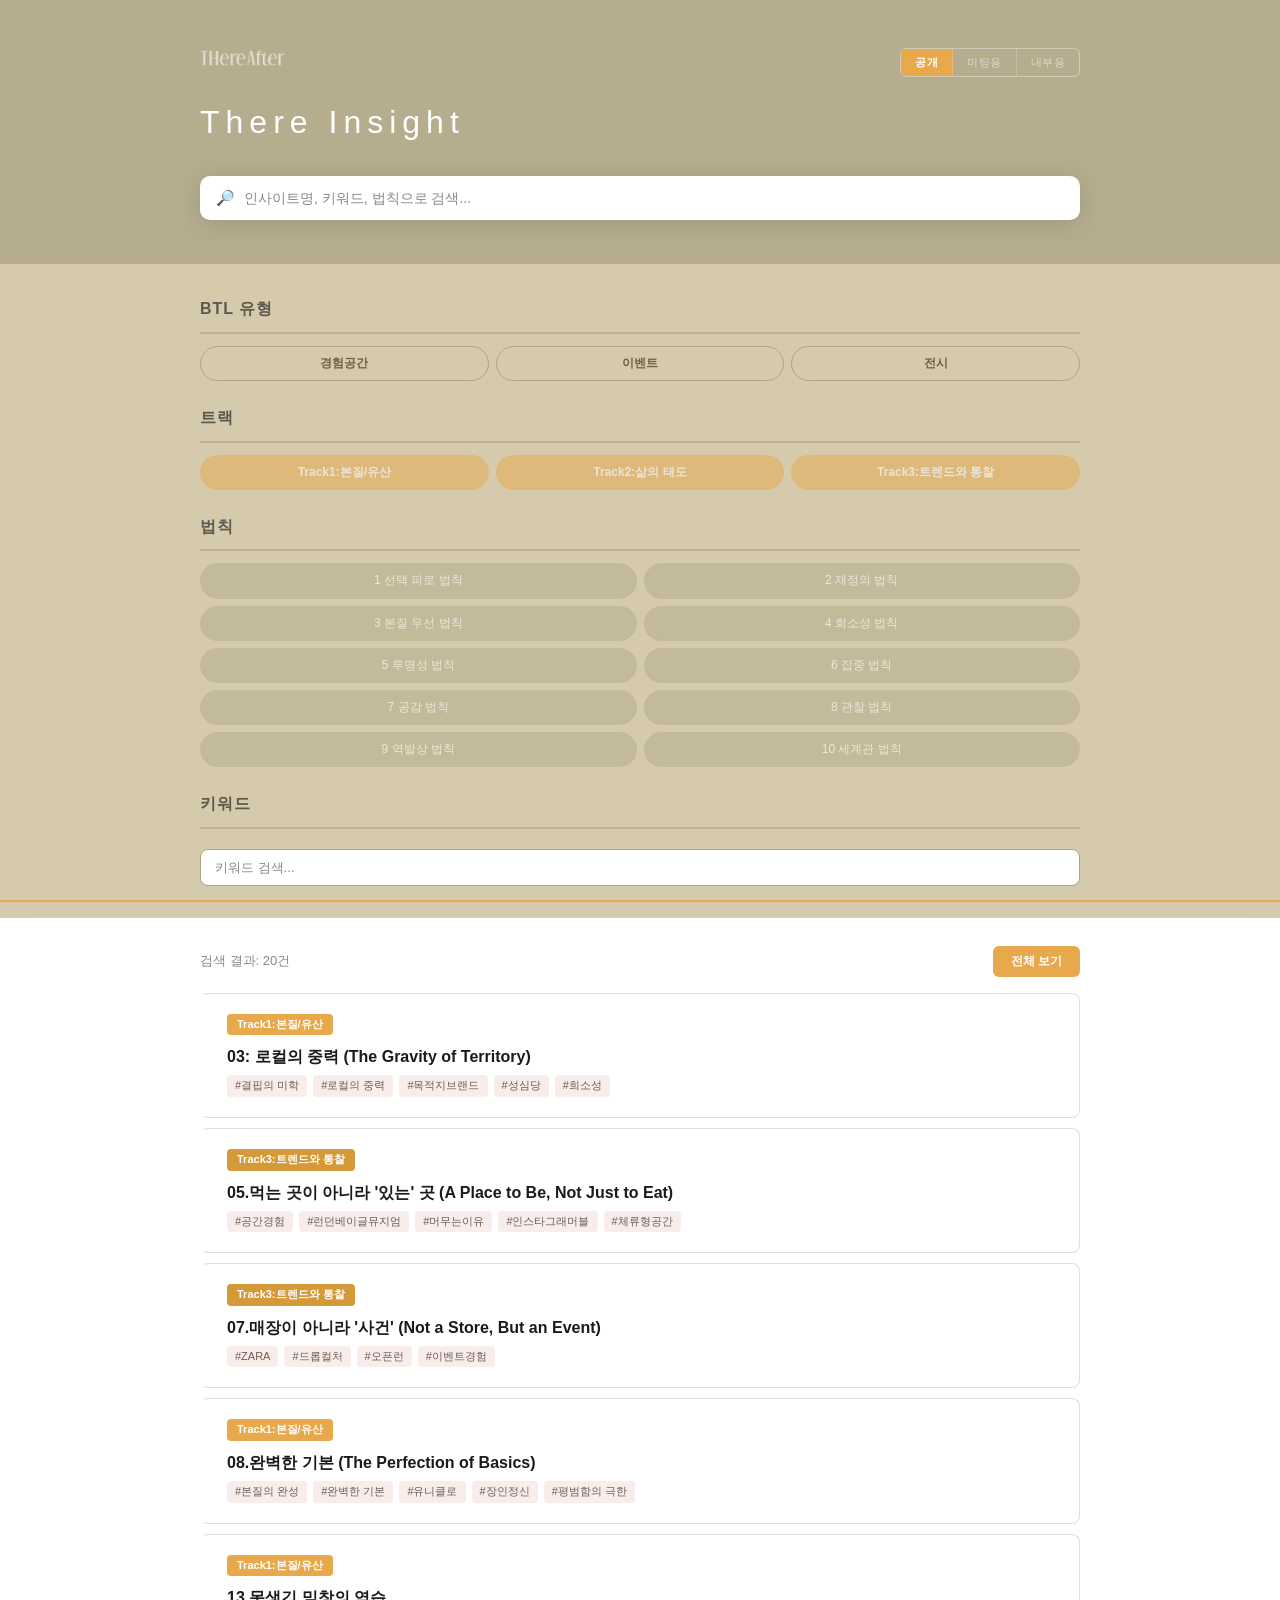
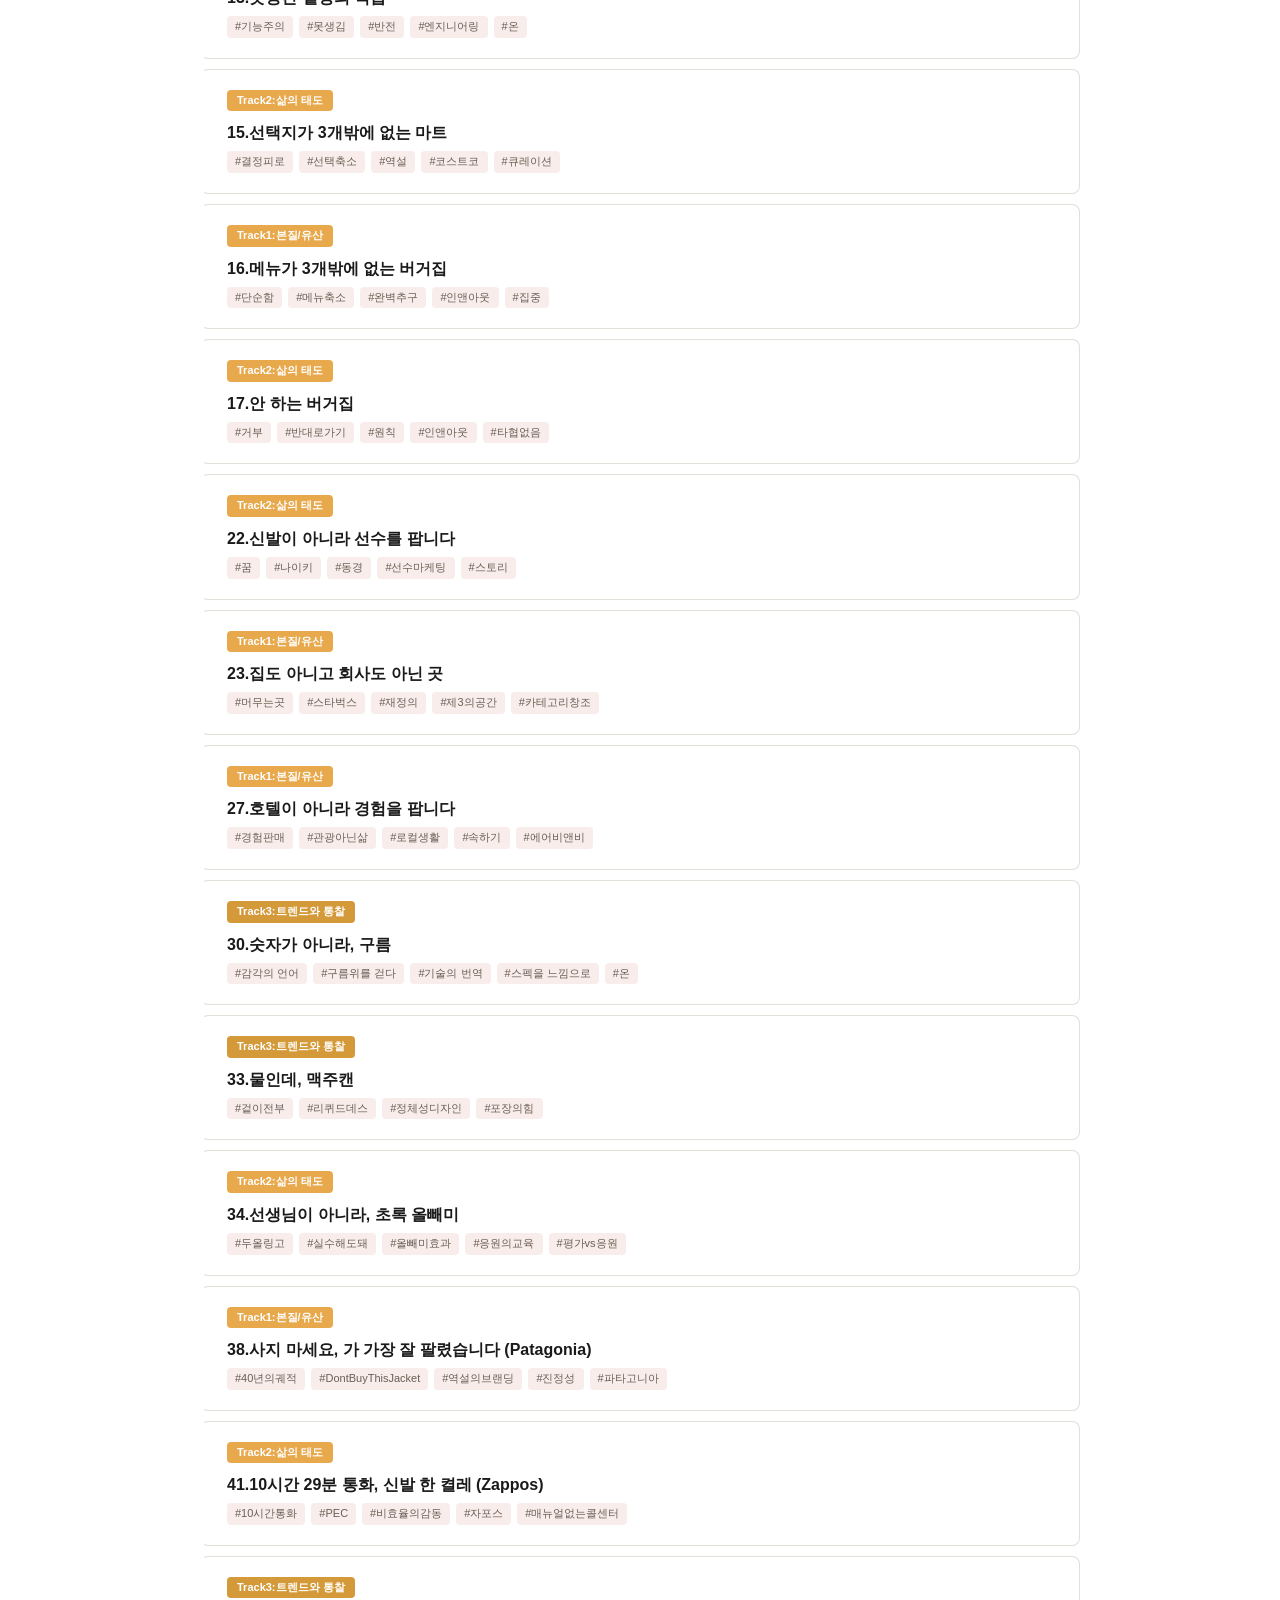
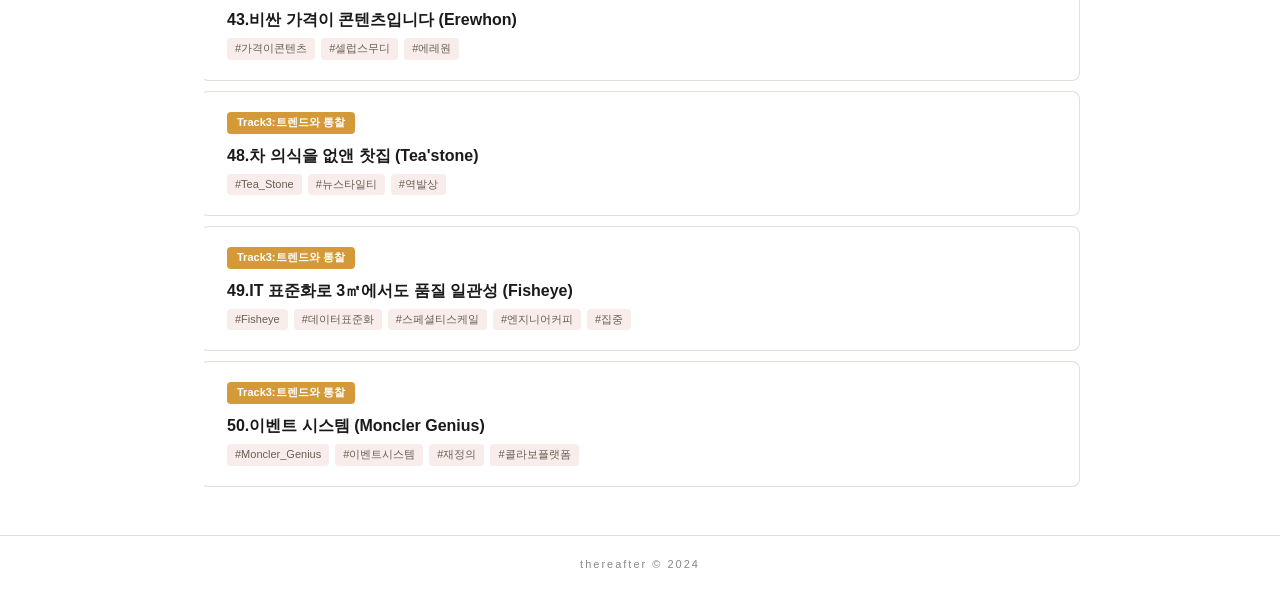
==== commit 545e4a29: "fix: 공개 모드 필터링 강화 및 브라우저 캐시 무효화 - index.html 스크립트 태그에 버전 쿼리 추가 (?v=20260223) - applyFilters에서 ID 타입 " ====
--- a/index.html
+++ b/index.html
@@ -79,6 +79,6 @@
     </div>
   </div>
 
-  <script src="app.js"></script>
+  <script src="app.js?v=20260223"></script>
 </body>
 </html>
--- a/style.css
+++ b/style.css
@@ -145,13 +145,13 @@
 }
 
 .filter-group h3 {
-  font-size: 18px;
+  font-size: 16px;
   font-weight: 700;
-  color: var(--text);
+  color: #5c5a4e;
   letter-spacing: 1px;
   margin-bottom: 12px;
   padding-bottom: 10px;
-  border-bottom: 2px solid rgba(51,51,51,0.2);
+  border-bottom: 2px solid rgba(92,90,78,0.2);
 }
 
 .filter-tags {
@@ -175,7 +175,7 @@
 
 #law-tags {
   display: grid;
-  grid-template-columns: repeat(5, 1fr);
+  grid-template-columns: repeat(2, 1fr);
   gap: 7px;
 }
 
@@ -1080,5 +1080,5 @@
 @media (max-width: 768px) {
   #btl-tags { grid-template-columns: repeat(2, 1fr); }
   #track-tags { grid-template-columns: repeat(2, 1fr); }
-  #law-tags { grid-template-columns: repeat(3, 1fr); }
-}
+  #law-tags { grid-template-columns: 1fr; }
+}
